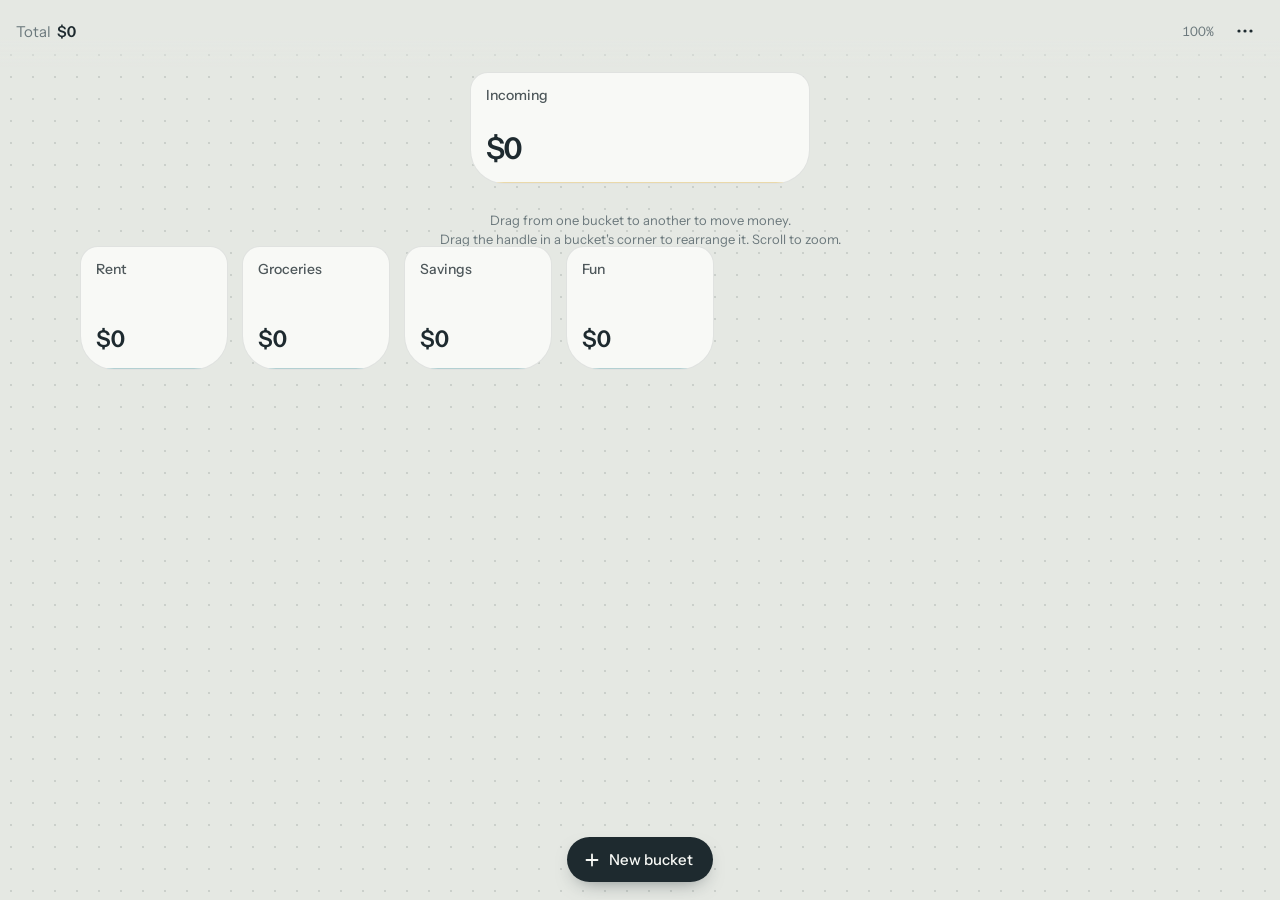
==== buckets/index.html @ 7f00d6e1 "adds a bucket budgeting notepad" ====
<!doctype html>
<html lang="en">
<head>
<meta charset="utf-8">
<meta name="viewport" content="width=device-width, initial-scale=1, viewport-fit=cover, maximum-scale=1">
<meta name="robots" content="noindex, nofollow">
<title>Buckets</title>
<link rel="preconnect" href="https://fonts.googleapis.com">
<link href="https://fonts.googleapis.com/css2?family=Instrument+Sans:wght@400;500;600&display=swap" rel="stylesheet">
<style>
  :root{
    --canvas:#E5E8E3;
    --dot:rgba(30,42,47,.13);
    --ink:#1E2A2F;
    --muted:#6B787C;
    --surface:#F8F9F6;
    --line:rgba(30,42,47,.11);
    --fill:#B3D0D2;
    --fill-edge:#6E9CA2;
    --honey:#EAD9AA;
    --honey-edge:#C3A55C;
    --accent:#2B6C76;
    --danger:#A2463B;
    --font:"Instrument Sans", ui-sans-serif, system-ui, -apple-system, "Segoe UI", sans-serif;
  }
  *{box-sizing:border-box}
  html,body{margin:0;height:100%;background:var(--canvas);color:var(--ink);font-family:var(--font);-webkit-font-smoothing:antialiased;overscroll-behavior:none}
  button{font:inherit;color:inherit}

  #canvas{position:fixed;inset:0;overflow:hidden;touch-action:none;cursor:default;
    background-image:radial-gradient(var(--dot) 1px, transparent 1.3px);background-size:22px 22px}
  #canvas.panning{cursor:grabbing}
  #inner{position:absolute;left:0;top:0;transform-origin:0 0;will-change:transform}
  #inner.ease{transition:transform .35s cubic-bezier(.3,.7,.2,1)}
  #canvas.ease{transition:background-position .35s cubic-bezier(.3,.7,.2,1), background-size .35s cubic-bezier(.3,.7,.2,1)}
  .tools{display:flex;align-items:center;gap:2px;pointer-events:auto}
  .zoom{border:0;background:transparent;font-size:13px;color:var(--muted);font-variant-numeric:tabular-nums;padding:9px 10px;border-radius:10px;cursor:pointer;min-width:52px}
  .zoom:active{background:var(--line)}
  .zoom:focus-visible{outline:2px solid var(--accent);outline-offset:2px}

  header{position:fixed;top:0;left:0;right:0;z-index:20;display:flex;align-items:center;justify-content:space-between;
    padding:calc(12px + env(safe-area-inset-top)) 16px 18px;pointer-events:none;
    background:linear-gradient(var(--canvas) 55%, rgba(229,232,227,0))}
  .total{font-size:15px;color:var(--muted)}
  .total b{color:var(--ink);font-weight:600;font-variant-numeric:tabular-nums;margin-left:6px}
  .icon-btn{pointer-events:auto;width:38px;height:38px;border-radius:12px;border:0;background:transparent;display:grid;place-items:center;cursor:pointer}
  .icon-btn:active{background:var(--line)}

  .bucket{position:absolute;left:0;top:0;padding:0;border:1px solid var(--line);background:var(--surface);
    border-radius:18px 18px 34px 34px;overflow:hidden;touch-action:none;user-select:none;-webkit-user-select:none;
    -webkit-touch-callout:none;cursor:grab;text-align:left;
    transition:transform .18s ease, box-shadow .18s ease, left .35s cubic-bezier(.3,.7,.2,1), top .35s cubic-bezier(.3,.7,.2,1)}
  .bucket .fill{position:absolute;left:0;right:0;bottom:0;height:0;background:var(--fill);border-top:1.5px solid var(--fill-edge);
    transition:height .8s cubic-bezier(.3,.7,.2,1)}
  .bucket.incoming .fill{background:var(--honey);border-top-color:var(--honey-edge)}
  .bucket .fill[style*="height: 0%"]{border-top-color:transparent}
  .bucket .label{position:relative;z-index:1;height:100%;display:flex;flex-direction:column;justify-content:space-between;padding:13px 15px 16px}
  .bucket .name{font-size:14px;font-weight:500;color:var(--ink);opacity:.78;white-space:nowrap;overflow:hidden;text-overflow:ellipsis}
  .bucket .bottom{display:flex;align-items:baseline;justify-content:space-between;gap:6px}
  .bucket .amt{font-size:23px;font-weight:600;letter-spacing:-.02em;font-variant-numeric:tabular-nums;white-space:nowrap}
  .bucket.incoming .amt{font-size:30px}
  .bucket .share{font-size:12px;color:var(--muted);font-variant-numeric:tabular-nums}
  .bucket:focus-visible{outline:2px solid var(--accent);outline-offset:3px}
  .bucket.source{box-shadow:0 0 0 1.5px var(--accent)}
  .bucket.target{transform:scale(1.04);box-shadow:0 0 0 2px var(--accent), 0 10px 24px -12px rgba(30,42,47,.4)}
  .bucket.lifted{transform:scale(1.05);box-shadow:0 16px 30px -12px rgba(30,42,47,.4);z-index:6;cursor:grabbing;transition:transform .18s ease, box-shadow .18s ease}

  /* Grip handle: only on devices with a mouse/trackpad */
  .bucket .grip{display:none}
  @media (hover:hover) and (pointer:fine){
    .bucket{cursor:pointer}
    .bucket .name{padding-right:24px}
    .bucket .grip{display:grid;place-items:center;position:absolute;top:7px;right:7px;z-index:2;width:28px;height:28px;
      border-radius:9px;cursor:grab;opacity:0;transition:opacity .15s, background .15s}
    .bucket:hover .grip,.bucket:focus-visible .grip,.bucket.lifted .grip{opacity:1}
    .bucket .grip:hover{background:var(--line)}
    .bucket.lifted,.bucket.lifted .grip{cursor:grabbing}
    .touch-hint{display:none}
  }
  @media not all and (hover:hover) and (pointer:fine){ .mouse-hint{display:none} }

  #noodle{position:absolute;inset:0;width:100%;height:100%;pointer-events:none;z-index:5;overflow:visible}
  #noodle path{fill:none;stroke:var(--accent);stroke-width:2;stroke-linecap:round}

  #hint{position:absolute;left:24px;right:24px;text-align:center;font-size:13px;line-height:1.45;color:var(--muted);transition:opacity .3s}

  #add{position:fixed;left:50%;bottom:calc(18px + env(safe-area-inset-bottom));transform:translateX(-50%);z-index:20;
    display:flex;align-items:center;gap:8px;padding:13px 20px 13px 16px;border:0;border-radius:999px;background:var(--ink);color:var(--surface);
    font-size:15px;font-weight:500;cursor:pointer;box-shadow:0 8px 20px -10px rgba(30,42,47,.6)}
  #add:active{transform:translateX(-50%) scale(.97)}
  #add:focus-visible,.btn:focus-visible,.chip:focus-visible,.icon-btn:focus-visible{outline:2px solid var(--accent);outline-offset:2px}

  #backdrop{position:fixed;inset:0;z-index:30;background:rgba(30,42,47,.28);opacity:0;pointer-events:none;transition:opacity .25s}
  #backdrop.open{opacity:1;pointer-events:auto}
  #sheet{position:fixed;left:50%;bottom:0;z-index:31;width:min(100%,480px);transform:translate(-50%,105%);
    background:var(--surface);border-radius:22px 22px 0 0;padding:10px 20px calc(20px + env(safe-area-inset-bottom));
    transition:transform .32s cubic-bezier(.3,.7,.2,1);max-height:88vh;overflow-y:auto}
  #sheet.open{transform:translate(-50%,0)}
  .grab{width:36px;height:4px;border-radius:4px;background:var(--line);margin:0 auto 14px}
  #sheet h2{margin:0;font-size:19px;font-weight:600;letter-spacing:-.01em}
  .sub{margin:4px 0 0;font-size:14px;color:var(--muted)}
  .section{margin:22px 0 8px;font-size:13px;color:var(--muted)}
  .name-input{width:100%;border:0;border-bottom:1.5px solid var(--line);background:transparent;font:600 19px var(--font);
    color:var(--ink);padding:4px 0 8px;outline:none;border-radius:0}
  .name-input:focus{border-bottom-color:var(--accent)}
  .amount-field{display:flex;align-items:baseline;gap:4px;margin-top:20px;border-bottom:1.5px solid var(--line);padding-bottom:6px}
  .amount-field:focus-within{border-bottom-color:var(--accent)}
  .amount-field span{font-size:30px;font-weight:500;color:var(--muted)}
  .amount-field input{flex:1;min-width:0;border:0;background:transparent;outline:none;font:600 40px var(--font);letter-spacing:-.02em;
    color:var(--ink);font-variant-numeric:tabular-nums;padding:0}
  .chips{display:flex;flex-wrap:wrap;gap:8px;margin-top:14px}
  .chip{padding:8px 13px;border-radius:999px;border:1px solid var(--line);background:transparent;font-size:14px;cursor:pointer}
  .chip:active{background:var(--line)}
  .chip:disabled{opacity:.4}
  .err{min-height:18px;margin:10px 0 8px;font-size:13px;color:var(--danger)}
  .row{display:flex;gap:10px}
  .btn{flex:1;height:50px;border-radius:14px;border:0;font-size:16px;font-weight:600;cursor:pointer}
  .btn.primary{background:var(--accent);color:#fff}
  .btn.ghost{background:transparent;border:1px solid var(--line)}
  .btn.danger{background:transparent;border:1px solid var(--line);color:var(--danger)}
  .btn:disabled{opacity:.4;cursor:default}
  .note{margin:10px 0 0;font-size:13px;color:var(--muted)}
  .route{display:flex;align-items:center;gap:8px;margin-top:10px}
  .tag{padding:7px 12px;border-radius:10px;background:var(--canvas);font-size:14px;font-weight:500;max-width:40%;white-space:nowrap;overflow:hidden;text-overflow:ellipsis}
  .route .icon-btn{width:34px;height:34px;border:1px solid var(--line)}

  #toast{position:fixed;left:50%;bottom:calc(80px + env(safe-area-inset-bottom));z-index:25;transform:translate(-50%,12px);opacity:0;
    display:flex;align-items:center;gap:16px;padding:10px 10px 10px 16px;border-radius:14px;background:var(--ink);color:var(--surface);
    font-size:14px;pointer-events:none;transition:opacity .2s, transform .2s;white-space:nowrap;max-width:calc(100% - 32px)}
  #toast.show{opacity:1;transform:translate(-50%,0);pointer-events:auto}
  #toast span{overflow:hidden;text-overflow:ellipsis}
  #toast button{border:0;background:rgba(255,255,255,.1);color:#A8D6DB;font-weight:600;padding:6px 12px;border-radius:9px;cursor:pointer}

  @media (prefers-reduced-motion: reduce){ *{transition:none !important} }
</style>
</head>
<body>

<div id="canvas"><div id="inner">
  <p id="hint">Drag from one bucket to another to move money.<br><span class="touch-hint">Hold a bucket to rearrange it. Pinch to zoom.</span><span class="mouse-hint">Drag the handle in a bucket's corner to rearrange it. Scroll to zoom.</span></p>
  <svg id="noodle" aria-hidden="true"><path id="npath"/><circle id="nstart" r="4" fill="var(--surface)" stroke="var(--accent)" stroke-width="2"/><circle id="nend" r="5" fill="var(--accent)"/></svg>
</div></div>

<header>
  <div class="total">Total<b id="total">$0</b></div>
  <div class="tools">
    <button class="zoom" id="zoom" aria-label="Reset zoom">100%</button>
    <button class="icon-btn" id="menu" aria-label="Options">
      <svg width="20" height="20" viewBox="0 0 20 20" fill="var(--ink)"><circle cx="4" cy="10" r="1.6"/><circle cx="10" cy="10" r="1.6"/><circle cx="16" cy="10" r="1.6"/></svg>
    </button>
  </div>
</header>

<button id="add"><svg width="18" height="18" viewBox="0 0 18 18" stroke="currentColor" stroke-width="1.8" stroke-linecap="round"><path d="M9 3.5v11M3.5 9h11"/></svg>New bucket</button>

<div id="backdrop"></div>
<div id="sheet" role="dialog" aria-modal="true"></div>
<div id="toast" role="status"><span id="toastMsg"></span><button id="toastUndo">Undo</button></div>

<script>
const $ = s => document.querySelector(s);
const canvas = $('#canvas'), inner = $('#inner');
const fmtFull = new Intl.NumberFormat('en-US',{style:'currency',currency:'USD'});
const fmtWhole = new Intl.NumberFormat('en-US',{style:'currency',currency:'USD',maximumFractionDigits:0});
const money = c => (c % 100 === 0 ? fmtWhole : fmtFull).format(c / 100);
const parseCents = s => { const n = parseFloat(String(s).replace(/[^0-9.]/g,'')); return isFinite(n) ? Math.round(n*100) : 0; };
const esc = s => String(s).replace(/[&<>"']/g, c => ({'&':'&amp;','<':'&lt;','>':'&gt;','"':'&quot;',"'":'&#39;'}[c]));

const KEY = 'bucket-budget-v1';
const BW = 148, BH = 124, GAP = 14, TOP = 72, IH = 112;
const vw = () => document.documentElement.clientWidth;
const incomingW = () => Math.min(vw() - 32, 340);
const size = b => b.incoming ? {w: incomingW(), h: IH} : {w: BW, h: BH};
const byId = id => state.buckets.find(b => b.id === id);
const incoming = () => state.buckets.find(b => b.incoming);

let state;

/* ---------- state ---------- */
function defaults(){
  const st = { buckets:[{id:'in', name:'Incoming', cents:0, incoming:true, x:(vw()-incomingW())/2, y:TOP}], hintDone:false, nextId:1 };
  ['Rent','Groceries','Savings','Fun'].forEach(n => addBucket(n, st));
  return st;
}
function freeSlot(st){
  const W = vw();
  const cols = Math.max(2, Math.floor((W - 32 + GAP) / (BW + GAP)));
  const left = (W - (cols*BW + (cols-1)*GAP)) / 2;
  const startY = TOP + IH + 62;
  for (let i = 0; i < 400; i++){
    const x = left + (i % cols) * (BW + GAP), y = startY + Math.floor(i / cols) * (BH + GAP);
    const hit = st.buckets.some(b => { const s = size(b); return x < b.x+s.w && x+BW > b.x && y < b.y+s.h && y+BH > b.y; });
    if (!hit) return {x, y};
  }
  return {x:left, y:startY};
}
function addBucket(name, st = state){
  const p = freeSlot(st);
  const b = {id:'b' + (st.nextId++), name, cents:0, x:p.x, y:p.y};
  st.buckets.push(b);
  return b;
}
// Claude's artifact viewer provides window.storage; a normal website uses localStorage.
const hasArtifactStore = !!(window.storage && window.storage.get);

let saveT;
function save(){
  clearTimeout(saveT);
  saveT = setTimeout(async () => {
    const data = JSON.stringify(state);
    try {
      if (hasArtifactStore) await window.storage.set(KEY, data, false);
      else localStorage.setItem(KEY, data);
    } catch(e){}
  }, 250);
}
async function load(){
  try {
    const raw = hasArtifactStore
      ? (await window.storage.get(KEY, false))?.value
      : localStorage.getItem(KEY);
    if (raw) return JSON.parse(raw);
  } catch(e){}
  return null;
}
// Save right away when the tab is hidden or closed, so the 250ms debounce can't drop the last change.
function flushSave(){
  if (hasArtifactStore) return;
  clearTimeout(saveT);
  try { localStorage.setItem(KEY, JSON.stringify(state)); } catch(e){}
}
document.addEventListener('visibilitychange', () => { if (document.hidden && state) flushSave(); });
window.addEventListener('pagehide', () => state && flushSave());

/* ---------- render ---------- */
const nodes = {};
function makeNode(b){
  const el = document.createElement('button');
  el.className = 'bucket' + (b.incoming ? ' incoming' : '');
  el.dataset.id = b.id;
  el.innerHTML = '<div class="fill"></div>'
    + '<span class="grip" title="Drag to rearrange" aria-hidden="true"><svg width="12" height="12" viewBox="0 0 12 12" fill="var(--muted)">'
    + '<circle cx="3" cy="2.5" r="1.1"/><circle cx="9" cy="2.5" r="1.1"/><circle cx="3" cy="6" r="1.1"/><circle cx="9" cy="6" r="1.1"/>'
    + '<circle cx="3" cy="9.5" r="1.1"/><circle cx="9" cy="9.5" r="1.1"/></svg></span>'
    + '<div class="label"><div class="name"></div><div class="bottom"><div class="amt"></div><div class="share"></div></div></div>';
  el.addEventListener('pointerdown', e => onDown(e, b.id));
  el.addEventListener('pointermove', onMove);
  el.addEventListener('pointerup', onUp);
  el.addEventListener('pointercancel', onCancel);
  el.addEventListener('contextmenu', e => e.preventDefault());
  el.addEventListener('click', () => { if (Date.now() < suppressClick) return; openBucket(b.id); });
  inner.insertBefore(el, $('#noodle'));
  nodes[b.id] = el;
  return el;
}
function render(){
  const total = state.buckets.reduce((a, b) => a + b.cents, 0);
  $('#total').textContent = money(total);
  const W = vw(); let maxY = 0;
  state.buckets.forEach(b => {
    const el = nodes[b.id] || makeNode(b);
    const s = size(b);
    el.style.width = s.w + 'px'; el.style.height = s.h + 'px';
    el.style.left = b.x + 'px'; el.style.top = b.y + 'px';
    const pct = total ? b.cents / total : 0;
    el.querySelector('.fill').style.height = (pct * 100) + '%';
    el.querySelector('.name').textContent = b.name;
    el.querySelector('.amt').textContent = money(b.cents);
    el.querySelector('.share').textContent = total ? Math.round(pct * 100) + '%' : '';
    el.setAttribute('aria-label', `${b.name}, ${money(b.cents)}`);
    maxY = Math.max(maxY, b.y + s.h);
  });
  Object.keys(nodes).forEach(id => { if (!byId(id)) { nodes[id].remove(); delete nodes[id]; } });
  inner.style.width = W + 'px';
  inner.style.height = Math.max(window.innerHeight, maxY + 140) + 'px';
  const hint = $('#hint');
  hint.style.top = (TOP + IH + 14) + 'px';
  hint.style.opacity = state.hintDone ? 0 : 1;
}

/* ---------- drag: noodle to move money, hold to rearrange ---------- */
let g = null, suppressClick = 0;
const npath = $('#npath'), nstart = $('#nstart'), nend = $('#nend'), noodle = $('#noodle');
noodle.style.display = 'none';

function innerPt(e){ return {x: (e.clientX - view.tx) / view.s, y: (e.clientY - view.ty) / view.s}; }
function center(b){ const s = size(b); return {x: b.x + s.w/2, y: b.y + s.h/2}; }

function onDown(e, id){
  if (e.button > 0 || g || pinch) return;
  const el = nodes[id];
  el.setPointerCapture(e.pointerId);
  g = {id, el, pid:e.pointerId, sx:e.clientX, sy:e.clientY, mode:'pending', target:null};
  const lift = () => {
    if (!g || g.mode !== 'pending') return;
    const b = byId(id);
    g.mode = 'lift'; g.ox = b.x; g.oy = b.y;
    el.classList.add('lifted');
    navigator.vibrate && navigator.vibrate(8);
  };
  // Mouse users grabbing the corner handle rearrange right away;
  // everywhere else, press and hold still works (touch included).
  if (e.target.closest('.grip')) { e.preventDefault(); lift(); }
  else g.timer = setTimeout(lift, 380);
}
function onMove(e){
  if (!g || e.pointerId !== g.pid) return;
  const dx = e.clientX - g.sx, dy = e.clientY - g.sy;
  if (g.mode === 'pending' && Math.hypot(dx, dy) > 7){
    clearTimeout(g.timer);
    g.mode = 'link';
    g.el.classList.add('source');
    noodle.style.display = '';
  }
  if (g.mode === 'link'){
    const under = document.elementFromPoint(e.clientX, e.clientY);
    const tEl = under && under.closest('.bucket');
    const tId = tEl && tEl.dataset.id !== g.id ? tEl.dataset.id : null;
    if (tId !== g.target){
      if (g.target && nodes[g.target]) nodes[g.target].classList.remove('target');
      g.target = tId;
      if (tId){ nodes[tId].classList.add('target'); navigator.vibrate && navigator.vibrate(5); }
    }
    const a = center(byId(g.id));
    const p = tId ? center(byId(tId)) : innerPt(e);
    const k = Math.max(40, Math.abs(p.y - a.y) * 0.5) * (p.y >= a.y ? 1 : -1);
    npath.setAttribute('d', `M${a.x},${a.y} C${a.x},${a.y + k} ${p.x},${p.y - k} ${p.x},${p.y}`);
    nstart.setAttribute('cx', a.x); nstart.setAttribute('cy', a.y);
    nend.setAttribute('cx', p.x); nend.setAttribute('cy', p.y);
  }
  if (g.mode === 'lift'){
    const b = byId(g.id), s = size(b);
    b.x = g.ox + dx / view.s;
    b.y = g.oy + dy / view.s;
    g.el.style.left = b.x + 'px'; g.el.style.top = b.y + 'px';
  }
}
function finish(commit){
  if (!g) return;
  clearTimeout(g.timer);
  const {mode, id, target, el} = g;
  el.classList.remove('lifted', 'source');
  if (target && nodes[target]) nodes[target].classList.remove('target');
  noodle.style.display = 'none';
  g = null;
  if (mode !== 'pending') suppressClick = Date.now() + 400;
  if (mode === 'lift'){ render(); save(); }
  if (commit && mode === 'link' && target) openTransfer(id, target);
}
function onUp(e){ if (g && e.pointerId === g.pid) finish(true); }
function onCancel(e){ if (g && e.pointerId === g.pid) finish(false); }

/* ---------- sheets ---------- */
const sheet = $('#sheet'), backdrop = $('#backdrop');
function openSheet(html){
  sheet.innerHTML = '<div class="grab"></div>' + html;
  sheet.classList.add('open'); backdrop.classList.add('open');
}
function closeSheet(){
  sheet.classList.remove('open'); backdrop.classList.remove('open');
  if (document.activeElement) document.activeElement.blur();
}
backdrop.addEventListener('click', closeSheet);
document.addEventListener('keydown', e => { if (e.key === 'Escape') closeSheet(); });

function moveChips(fromId){
  return state.buckets.filter(b => b.id !== fromId)
    .map(b => `<button class="chip" data-to="${b.id}">${esc(b.name)}</button>`).join('');
}
function wireMoveChips(fromId){
  sheet.querySelectorAll('[data-to]').forEach(c => c.onclick = () => openTransfer(fromId, c.dataset.to));
}

function openTransfer(fromId, toId){
  let from = byId(fromId), to = byId(toId);
  openSheet(`
    <h2>Move money</h2>
    <div class="route">
      <span class="tag" id="tFrom"></span>
      <button class="icon-btn" id="swap" aria-label="Swap direction">
        <svg width="16" height="16" viewBox="0 0 16 16" fill="none" stroke="var(--ink)" stroke-width="1.6" stroke-linecap="round" stroke-linejoin="round"><path d="M2.5 5h10l-3-3M13.5 11h-10l3 3"/></svg>
      </button>
      <span class="tag" id="tTo"></span>
    </div>
    <p class="sub" id="avail"></p>
    <label class="amount-field"><span>$</span><input id="amt" inputmode="decimal" placeholder="0" autocomplete="off" aria-label="Amount"></label>
    <div class="chips">
      <button class="chip" data-f="0.25">25%</button><button class="chip" data-f="0.5">50%</button><button class="chip" data-f="1">All</button>
    </div>
    <p class="err" id="err"></p>
    <button class="btn primary" id="go" disabled>Move</button>`);
  const amt = $('#amt'), go = $('#go'), err = $('#err');
  function refresh(){
    $('#tFrom').textContent = from.name; $('#tTo').textContent = to.name;
    $('#avail').textContent = from.cents ? `${from.name} has ${money(from.cents)}` : `${from.name} is empty`;
    sheet.querySelectorAll('[data-f]').forEach(c => c.disabled = !from.cents);
    const c = parseCents(amt.value);
    const over = c > from.cents;
    err.textContent = over ? `${from.name} only has ${money(from.cents)}` : '';
    go.disabled = !c || over;
    go.textContent = c && !over ? `Move ${money(c)}` : 'Move';
  }
  amt.addEventListener('input', refresh);
  amt.addEventListener('keydown', e => { if (e.key === 'Enter' && !go.disabled) go.click(); });
  sheet.querySelectorAll('[data-f]').forEach(c => c.onclick = () => {
    const v = Math.floor(from.cents * parseFloat(c.dataset.f));
    amt.value = (v / 100).toFixed(v % 100 ? 2 : 0); refresh();
  });
  $('#swap').onclick = () => { [from, to] = [to, from]; refresh(); };
  go.onclick = () => {
    const c = parseCents(amt.value);
    if (!c || c > from.cents) return;
    doMove(from.id, to.id, c);
    closeSheet();
  };
  refresh();
  amt.focus();
}

function doMove(fromId, toId, c){
  const from = byId(fromId), to = byId(toId);
  from.cents -= c; to.cents += c;
  state.hintDone = true;
  render(); save();
  toast(`Moved ${money(c)} to ${to.name}`, () => {
    const f = byId(fromId), t = byId(toId);
    if (f && t && t.cents >= c){ t.cents -= c; f.cents += c; render(); save(); }
  });
}

function openBucket(id){
  const b = byId(id);
  if (b.incoming) return openIncoming();
  openSheet(`
    <input class="name-input" id="nm" aria-label="Bucket name" maxlength="28">
    <p class="sub">Balance ${money(b.cents)}</p>
    <p class="section">Move to</p>
    <div class="chips">${moveChips(id)}</div>
    <div class="row" style="margin-top:26px">
      <button class="btn danger" id="del">Delete</button>
      <button class="btn primary" id="done">Done</button>
    </div>
    <p class="note">${b.cents ? 'Deleting sends its balance back to Incoming.' : ''}</p>`);
  const nm = $('#nm');
  nm.value = b.name;
  nm.addEventListener('input', () => { b.name = nm.value.trim() || 'Untitled'; render(); save(); });
  nm.addEventListener('keydown', e => { if (e.key === 'Enter') closeSheet(); });
  wireMoveChips(id);
  $('#done').onclick = closeSheet;
  $('#del').onclick = () => {
    const idx = state.buckets.indexOf(b), snapshot = {...b};
    incoming().cents += b.cents;
    state.buckets.splice(idx, 1);
    render(); save(); closeSheet();
    toast(`Deleted ${snapshot.name}`, () => {
      const inc = incoming();
      if (inc.cents < snapshot.cents) return;
      inc.cents -= snapshot.cents;
      state.buckets.splice(idx, 0, snapshot);
      render(); save();
    });
  };
}

function openIncoming(){
  const b = incoming();
  openSheet(`
    <h2>Incoming</h2>
    <p class="sub">Balance ${money(b.cents)}</p>
    <label class="amount-field"><span>$</span><input id="amt" inputmode="decimal" placeholder="0" autocomplete="off" aria-label="Amount"></label>
    <p class="err" id="err"></p>
    <div class="row">
      <button class="btn ghost" id="take" disabled>Take out</button>
      <button class="btn primary" id="put" disabled>Add</button>
    </div>
    ${state.buckets.length > 1 ? `<p class="section">Move to</p><div class="chips">${moveChips(b.id)}</div>` : ''}`);
  const amt = $('#amt'), put = $('#put'), take = $('#take'), err = $('#err');
  function refresh(){
    const c = parseCents(amt.value);
    put.disabled = !c;
    take.disabled = !c || c > b.cents;
    err.textContent = c > b.cents && b.cents ? `Incoming only has ${money(b.cents)} to take out` : '';
  }
  amt.addEventListener('input', refresh);
  amt.addEventListener('keydown', e => { if (e.key === 'Enter' && !put.disabled) put.click(); });
  put.onclick = () => {
    const c = parseCents(amt.value); if (!c) return;
    b.cents += c; render(); save(); closeSheet();
    toast(`Added ${money(c)} to Incoming`, () => { if (b.cents >= c){ b.cents -= c; render(); save(); } });
  };
  take.onclick = () => {
    const c = parseCents(amt.value); if (!c || c > b.cents) return;
    b.cents -= c; render(); save(); closeSheet();
    toast(`Took ${money(c)} out of Incoming`, () => { b.cents += c; render(); save(); });
  };
  wireMoveChips(b.id);
  amt.focus();
}

function openNew(){
  openSheet(`
    <h2>New bucket</h2>
    <input class="name-input" id="nm" placeholder="Name it, like Car or Travel" maxlength="28" style="margin-top:16px;font-weight:500">
    <p class="err"></p>
    <button class="btn primary" id="create" disabled>Create bucket</button>`);
  const nm = $('#nm'), create = $('#create');
  nm.addEventListener('input', () => create.disabled = !nm.value.trim());
  nm.addEventListener('keydown', e => { if (e.key === 'Enter' && !create.disabled) create.click(); });
  create.onclick = () => {
    const b = addBucket(nm.value.trim());
    render(); save(); closeSheet();
    const sx = b.x * view.s + view.tx, sy = b.y * view.s + view.ty;
    if (sx < 0 || sy < 60 || sx + BW * view.s > innerWidth || sy + BH * view.s > innerHeight - 80){
      view.tx = innerWidth / 2 - (b.x + BW / 2) * view.s;
      view.ty = innerHeight / 2 - (b.y + BH / 2) * view.s;
      applyView(true);
    }
  };
  nm.focus();
}

function openMenu(){
  let armed = false;
  openSheet(`
    <h2>Budget</h2>
    <p class="sub">Everything saves as you go.</p>
    <div style="margin-top:20px;display:grid;gap:10px">
      <button class="btn ghost" id="empty">Send all balances to Incoming</button>
      <button class="btn danger" id="reset">Start over</button>
    </div>`);
  $('#empty').onclick = () => {
    const inc = incoming();
    state.buckets.forEach(b => { if (!b.incoming){ inc.cents += b.cents; b.cents = 0; } });
    render(); save(); closeSheet();
  };
  $('#reset').onclick = e => {
    if (!armed){ armed = true; e.target.textContent = 'Tap again to erase everything'; return; }
    Object.keys(nodes).forEach(id => { nodes[id].remove(); delete nodes[id]; });
    state = defaults(); Object.assign(view, {s:1, tx:0, ty:0}); applyView(true); render(); save(); closeSheet();
  };
}

$('#add').onclick = openNew;
$('#menu').onclick = openMenu;

/* ---------- toast ---------- */
let toastT, undoFn = null;
function toast(msg, undo){
  $('#toastMsg').textContent = msg;
  undoFn = undo || null;
  $('#toastUndo').style.display = undo ? '' : 'none';
  $('#toast').classList.add('show');
  clearTimeout(toastT);
  toastT = setTimeout(() => { $('#toast').classList.remove('show'); undoFn = null; }, 5000);
}
$('#toastUndo').onclick = () => {
  if (undoFn) undoFn();
  undoFn = null;
  $('#toast').classList.remove('show');
};

/* ---------- camera: pan, pinch, wheel ---------- */
const view = {s:1, tx:0, ty:0};
const MIN_S = 0.35, MAX_S = 2.5;
const clampS = s => Math.min(MAX_S, Math.max(MIN_S, s));
let easeT;
function applyView(animate){
  inner.classList.toggle('ease', !!animate);
  canvas.classList.toggle('ease', !!animate);
  clearTimeout(easeT);
  if (animate) easeT = setTimeout(() => { inner.classList.remove('ease'); canvas.classList.remove('ease'); }, 380);
  inner.style.transform = `translate(${view.tx}px, ${view.ty}px) scale(${view.s})`;
  const grid = 22 * view.s * (view.s < 0.6 ? 2 : 1);   // thin the dot grid when zoomed far out
  canvas.style.backgroundSize = `${grid}px ${grid}px`;
  canvas.style.backgroundPosition = `${view.tx}px ${view.ty}px`;
  $('#zoom').textContent = Math.round(view.s * 100) + '%';
  if (state){ state.view = {...view}; save(); }
}
// Zoom so the world point under (cx, cy) stays under it
function zoomAt(cx, cy, s){
  s = clampS(s);
  const wx = (cx - view.tx) / view.s, wy = (cy - view.ty) / view.s;
  view.s = s; view.tx = cx - wx * s; view.ty = cy - wy * s;
  applyView();
}

const pts = new Map();
let pan = null, pinch = null;
const mid = () => { const [a, b] = [...pts.values()]; return {x:(a.x+b.x)/2, y:(a.y+b.y)/2, d:Math.hypot(a.x-b.x, a.y-b.y) || 1}; };

// Capture phase: runs before a bucket's own pointerdown, so a second finger can take over
canvas.addEventListener('pointerdown', e => {
  if (e.button > 0) return;
  pts.set(e.pointerId, {x:e.clientX, y:e.clientY});
  if (pts.size === 2){
    if (g) finish(false);
    if (pan){ pan = null; canvas.classList.remove('panning'); }
    const m = mid();
    pinch = {...m, s:view.s, tx:view.tx, ty:view.ty};
  } else if (pts.size === 1 && !e.target.closest('.bucket')){
    canvas.setPointerCapture(e.pointerId);
    pan = {id:e.pointerId, sx:e.clientX, sy:e.clientY, tx:view.tx, ty:view.ty};
    canvas.classList.add('panning');
  }
}, true);

canvas.addEventListener('pointermove', e => {
  if (!pts.has(e.pointerId)) return;
  pts.set(e.pointerId, {x:e.clientX, y:e.clientY});
  if (pinch && pts.size >= 2){
    const m = mid();
    const s = clampS(pinch.s * m.d / pinch.d);
    const wx = (pinch.x - pinch.tx) / pinch.s, wy = (pinch.y - pinch.ty) / pinch.s;
    view.s = s; view.tx = m.x - wx * s; view.ty = m.y - wy * s;   // zoom and two-finger pan together
    applyView();
  } else if (pan && e.pointerId === pan.id){
    view.tx = pan.tx + e.clientX - pan.sx;
    view.ty = pan.ty + e.clientY - pan.sy;
    applyView();
  }
});

function ptrEnd(e){
  if (!pts.has(e.pointerId)) return;
  pts.delete(e.pointerId);
  if (pinch && pts.size < 2){ pinch = null; suppressClick = Date.now() + 400; }
  if (pan && e.pointerId === pan.id){ pan = null; canvas.classList.remove('panning'); }
}
window.addEventListener('pointerup', ptrEnd);
window.addEventListener('pointercancel', ptrEnd);

// Mouse wheel zooms; trackpad pinch arrives as ctrl+wheel in Chrome/Firefox/Edge
canvas.addEventListener('wheel', e => {
  e.preventDefault();
  const unit = e.deltaMode === 1 ? 16 : e.deltaMode === 2 ? 400 : 1;
  const dy = Math.max(-120, Math.min(120, e.deltaY * unit));
  zoomAt(e.clientX, e.clientY, view.s * Math.exp(-dy * (e.ctrlKey ? 0.01 : 0.0018)));
}, {passive:false});

// Desktop Safari reports trackpad pinch as gesture events; on touch devices pointer pinch handles it
let gs = null;
const noTouch = !('ontouchstart' in window);
document.addEventListener('gesturestart', e => { e.preventDefault(); if (noTouch) gs = view.s; });
document.addEventListener('gesturechange', e => { e.preventDefault(); if (gs != null) zoomAt(e.clientX, e.clientY, gs * e.scale); });
document.addEventListener('gestureend', e => { e.preventDefault(); gs = null; });

$('#zoom').onclick = () => { Object.assign(view, {s:1, tx:0, ty:0}); applyView(true); };

window.addEventListener('resize', () => state && render());

(async () => {
  state = (await load()) || defaults();
  if (state.view) Object.assign(view, state.view);
  applyView();
  render();
})();
</script>
</body>
</html>
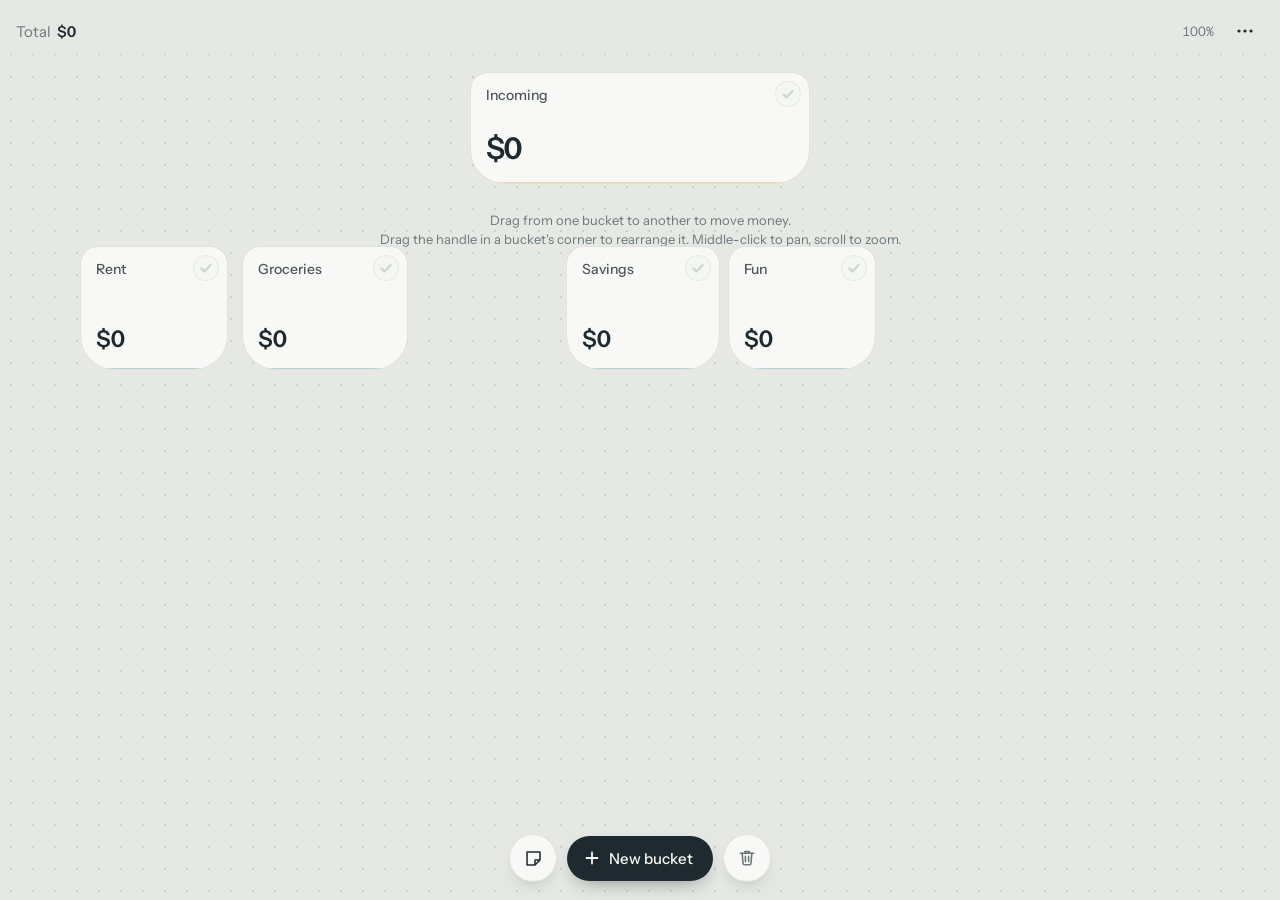
==== commit 7c2e1755: "updates to Buckets app" ====
--- a/buckets/index.html
+++ b/buckets/index.html
@@ -21,6 +21,10 @@
     --honey-edge:#C3A55C;
     --accent:#2B6C76;
     --danger:#A2463B;
+    --good:#8FB98A;
+    --good-edge:#5C8659;
+    --good-soft:rgba(143,185,138,.18);
+    --spring:cubic-bezier(.34,1.32,.5,1);
     --font:"Instrument Sans", ui-sans-serif, system-ui, -apple-system, "Segoe UI", sans-serif;
   }
   *{box-sizing:border-box}
@@ -34,67 +38,176 @@
   #inner.ease{transition:transform .35s cubic-bezier(.3,.7,.2,1)}
   #canvas.ease{transition:background-position .35s cubic-bezier(.3,.7,.2,1), background-size .35s cubic-bezier(.3,.7,.2,1)}
   .tools{display:flex;align-items:center;gap:2px;pointer-events:auto}
-  .zoom{border:0;background:transparent;font-size:13px;color:var(--muted);font-variant-numeric:tabular-nums;padding:9px 10px;border-radius:10px;cursor:pointer;min-width:52px}
-  .zoom:active{background:var(--line)}
+  .zoom{border:0;background:transparent;font-size:13px;color:var(--muted);font-variant-numeric:tabular-nums;padding:9px 10px;border-radius:10px;cursor:pointer;min-width:52px;transition:background .15s, transform .15s var(--spring)}
+  .zoom:active{background:var(--line);transform:scale(.94)}
   .zoom:focus-visible{outline:2px solid var(--accent);outline-offset:2px}
 
   header{position:fixed;top:0;left:0;right:0;z-index:20;display:flex;align-items:center;justify-content:space-between;
     padding:calc(12px + env(safe-area-inset-top)) 16px 18px;pointer-events:none;
     background:linear-gradient(var(--canvas) 55%, rgba(229,232,227,0))}
-  .total{font-size:15px;color:var(--muted)}
-  .total b{color:var(--ink);font-weight:600;font-variant-numeric:tabular-nums;margin-left:6px}
-  .icon-btn{pointer-events:auto;width:38px;height:38px;border-radius:12px;border:0;background:transparent;display:grid;place-items:center;cursor:pointer}
-  .icon-btn:active{background:var(--line)}
-
-  .bucket{position:absolute;left:0;top:0;padding:0;border:1px solid var(--line);background:var(--surface);
+  .total{font-size:15px;color:var(--muted);white-space:nowrap}
+  .total b{color:var(--ink);font-weight:600;font-variant-numeric:tabular-nums;margin-left:6px;display:inline-block}
+  .icon-btn{pointer-events:auto;width:38px;height:38px;border-radius:12px;border:0;background:transparent;display:grid;place-items:center;cursor:pointer;
+    transition:background .15s, transform .18s var(--spring)}
+  .icon-btn:active{background:var(--line);transform:scale(.9)}
+
+  .bucket{position:absolute;left:0;top:0;padding:0;border:1px solid var(--line);background:var(--surface);z-index:3;
     border-radius:18px 18px 34px 34px;overflow:hidden;touch-action:none;user-select:none;-webkit-user-select:none;
     -webkit-touch-callout:none;cursor:grab;text-align:left;
-    transition:transform .18s ease, box-shadow .18s ease, left .35s cubic-bezier(.3,.7,.2,1), top .35s cubic-bezier(.3,.7,.2,1)}
+    transition:transform .22s var(--spring), box-shadow .18s ease, width .34s var(--spring),
+      left .35s cubic-bezier(.3,.7,.2,1), top .35s cubic-bezier(.3,.7,.2,1)}
   .bucket .fill{position:absolute;left:0;right:0;bottom:0;height:0;background:var(--fill);border-top:1.5px solid var(--fill-edge);
-    transition:height .8s cubic-bezier(.3,.7,.2,1)}
+    transition:height .8s cubic-bezier(.3,.9,.25,1)}
   .bucket.incoming .fill{background:var(--honey);border-top-color:var(--honey-edge)}
   .bucket .fill[style*="height: 0%"]{border-top-color:transparent}
   .bucket .label{position:relative;z-index:1;height:100%;display:flex;flex-direction:column;justify-content:space-between;padding:13px 15px 16px}
-  .bucket .name{font-size:14px;font-weight:500;color:var(--ink);opacity:.78;white-space:nowrap;overflow:hidden;text-overflow:ellipsis}
+  .bucket .name{font-size:14px;font-weight:500;color:var(--ink);opacity:.78;white-space:nowrap;overflow:hidden;text-overflow:ellipsis;padding-right:32px}
   .bucket .bottom{display:flex;align-items:baseline;justify-content:space-between;gap:6px}
-  .bucket .amt{font-size:23px;font-weight:600;letter-spacing:-.02em;font-variant-numeric:tabular-nums;white-space:nowrap}
+  .bucket .amt{font-size:23px;font-weight:600;letter-spacing:-.02em;font-variant-numeric:tabular-nums;white-space:nowrap;transform-origin:left bottom}
   .bucket.incoming .amt{font-size:30px}
   .bucket .share{font-size:12px;color:var(--muted);font-variant-numeric:tabular-nums}
   .bucket:focus-visible{outline:2px solid var(--accent);outline-offset:3px}
   .bucket.source{box-shadow:0 0 0 1.5px var(--accent)}
   .bucket.target{transform:scale(1.04);box-shadow:0 0 0 2px var(--accent), 0 10px 24px -12px rgba(30,42,47,.4)}
-  .bucket.lifted{transform:scale(1.05);box-shadow:0 16px 30px -12px rgba(30,42,47,.4);z-index:6;cursor:grabbing;transition:transform .18s ease, box-shadow .18s ease}
+  .bucket.lifted{transform:scale(1.05) rotate(-.6deg);box-shadow:0 16px 30px -12px rgba(30,42,47,.4);z-index:6;cursor:grabbing;transition:transform .18s var(--spring), box-shadow .18s ease}
+
+  /* Transferred check — always visible, top-right */
+  .bucket .check{position:absolute;top:8px;right:8px;z-index:3;width:26px;height:26px;border-radius:50%;
+    display:grid;place-items:center;cursor:pointer;background:var(--good-soft);border:1px solid rgba(92,134,89,.35);
+    color:var(--good-edge);transition:transform .2s var(--spring), background .18s, opacity .2s, border-color .18s}
+  .bucket .check svg{width:14px;height:14px;display:block}
+  .bucket .check:hover{background:var(--good);border-color:var(--good-edge);color:#fff;transform:scale(1.12) rotate(-6deg)}
+  .bucket .check:active{transform:scale(.88)}
+  .bucket.empty .check{opacity:.28;cursor:default;pointer-events:none}
 
   /* Grip handle: only on devices with a mouse/trackpad */
   .bucket .grip{display:none}
   @media (hover:hover) and (pointer:fine){
     .bucket{cursor:pointer}
-    .bucket .name{padding-right:24px}
-    .bucket .grip{display:grid;place-items:center;position:absolute;top:7px;right:7px;z-index:2;width:28px;height:28px;
+    .bucket .name{padding-right:66px}
+    .bucket .grip{display:grid;place-items:center;position:absolute;top:7px;right:40px;z-index:2;width:28px;height:28px;
       border-radius:9px;cursor:grab;opacity:0;transition:opacity .15s, background .15s}
     .bucket:hover .grip,.bucket:focus-visible .grip,.bucket.lifted .grip{opacity:1}
     .bucket .grip:hover{background:var(--line)}
     .bucket.lifted,.bucket.lifted .grip{cursor:grabbing}
+    .bucket:not(.lifted):not(.target):not(.source):hover{transform:translateY(-3px);box-shadow:0 12px 22px -16px rgba(30,42,47,.5)}
     .touch-hint{display:none}
   }
   @media not all and (hover:hover) and (pointer:fine){ .mouse-hint{display:none} }
+
+  /* ---- cozy motion ---- */
+  @keyframes popIn{
+    0%{opacity:0;transform:scale(.55) translateY(14px) rotate(-4deg)}
+    50%{opacity:1;transform:scale(1.08) translateY(-4px) rotate(1.5deg)}
+    76%{transform:scale(.97) translateY(2px) rotate(-.8deg)}
+    100%{opacity:1;transform:scale(1) translateY(0) rotate(0)}
+  }
+  .bucket.born,.note.born{animation:popIn .62s var(--spring) both}
+  @keyframes poof{ to{opacity:0;transform:scale(.7) translateY(8px) rotate(3deg)} }
+  .bucket.poof,.note.poof{animation:poof .28s ease-in forwards;pointer-events:none}
+  /* Dropped on the can: tip in from wherever it was let go, rather than snapping home first. */
+  @keyframes intoCan{
+    0%{opacity:1;transform:translate(0,0) scale(1.05)}
+    26%{opacity:1;transform:translate(calc(var(--tx) * .24), calc(var(--ty) * .24 - 14px)) scale(.94) rotate(-4deg)}
+    100%{opacity:0;transform:translate(var(--tx), var(--ty)) scale(.1) rotate(12deg)}
+  }
+  .bucket.intoCan,.note.intoCan{animation:intoCan .43s cubic-bezier(.45,-0.1,.75,1) forwards;
+    pointer-events:none;transition:none}
+  @keyframes squish{
+    0%{transform:scale(1,1)} 28%{transform:scale(1.06,.92)} 58%{transform:scale(.97,1.04)} 100%{transform:scale(1,1)}
+  }
+  .bucket.celebrate{animation:squish .62s cubic-bezier(.3,.9,.3,1)}
+  @keyframes ring{ 0%{opacity:.75;transform:scale(1)} 100%{opacity:0;transform:scale(2.6)} }
+  .bucket.celebrate .check::after{content:"";position:absolute;inset:-1px;border-radius:50%;border:2px solid var(--good-edge);animation:ring .6s ease-out}
+  @keyframes bump{ 0%{transform:scale(1)} 38%{transform:scale(1.11) translateY(-2px)} 100%{transform:scale(1)} }
+  .bumped{animation:bump .46s var(--spring)}
+  @keyframes floatUp{
+    0%{opacity:0;transform:translate(-50%,4px) scale(.85)}
+    22%{opacity:1;transform:translate(-50%,-6px) scale(1.04)}
+    100%{opacity:0;transform:translate(-50%,-34px) scale(.96)}
+  }
+  .floaty{position:absolute;left:50%;top:38%;z-index:8;pointer-events:none;font-size:14px;font-weight:600;
+    font-variant-numeric:tabular-nums;color:var(--good-edge);white-space:nowrap;animation:floatUp 1.05s cubic-bezier(.25,.8,.3,1) forwards}
+  .floaty.out{color:var(--danger)}
 
   #noodle{position:absolute;inset:0;width:100%;height:100%;pointer-events:none;z-index:5;overflow:visible}
   #noodle path{fill:none;stroke:var(--accent);stroke-width:2;stroke-linecap:round}
 
   #hint{position:absolute;left:24px;right:24px;text-align:center;font-size:13px;line-height:1.45;color:var(--muted);transition:opacity .3s}
 
-  #add{position:fixed;left:50%;bottom:calc(18px + env(safe-area-inset-bottom));transform:translateX(-50%);z-index:20;
-    display:flex;align-items:center;gap:8px;padding:13px 20px 13px 16px;border:0;border-radius:999px;background:var(--ink);color:var(--surface);
-    font-size:15px;font-weight:500;cursor:pointer;box-shadow:0 8px 20px -10px rgba(30,42,47,.6)}
-  #add:active{transform:translateX(-50%) scale(.97)}
-  #add:focus-visible,.btn:focus-visible,.chip:focus-visible,.icon-btn:focus-visible{outline:2px solid var(--accent);outline-offset:2px}
+  /* ---- notes: same card language as the buckets ---- */
+  .note{position:absolute;left:0;top:0;width:176px;z-index:4;padding:0 0 10px;
+    border:1px solid var(--line);border-radius:18px;background:var(--nc,#F6E7A8);color:#3A3626;
+    touch-action:none;cursor:grab;
+    transition:transform .22s var(--spring), box-shadow .18s ease,
+      left .35s cubic-bezier(.3,.7,.2,1), top .35s cubic-bezier(.3,.7,.2,1)}
+  /* While lifted, drop the left/top easing so the note tracks the pointer exactly — same as a bucket. */
+  .note.lifted{transform:scale(1.05);box-shadow:0 16px 30px -12px rgba(30,42,47,.4);z-index:9;cursor:grabbing;
+    transition:transform .18s var(--spring), box-shadow .18s ease}
+  .nhead{height:30px;display:flex;align-items:center;justify-content:flex-end;gap:2px;padding:6px 7px 0}
+  .ngrip,.nx{width:26px;height:26px;border:0;background:transparent;border-radius:9px;padding:0;cursor:pointer;
+    display:grid;place-items:center;color:#3A3626;opacity:0;transition:opacity .15s, background .15s, transform .18s var(--spring)}
+  .ngrip{cursor:grab}
+  .ngrip:hover,.nx:hover{background:rgba(58,54,38,.12)}
+  .nx:hover{transform:scale(1.12)}
+  .note.lifted .ngrip{cursor:grabbing}
+  .npal{display:flex;gap:5px;padding:2px 14px 0;opacity:0;transition:opacity .16s}
+  .swatch{width:13px;height:13px;border-radius:50%;border:1px solid rgba(58,54,38,.28);cursor:pointer;padding:0;
+    transition:transform .18s var(--spring)}
+  .swatch:hover{transform:scale(1.3)}
+  /* Until you tap into it the text is inert, so the whole card drags like a bucket
+     — otherwise the textarea eats every grab, especially when zoomed out. */
+  .ntext{display:block;width:100%;min-height:82px;border:0;background:transparent;resize:none;outline:none;overflow:hidden;
+    font:400 14px/1.5 var(--font);color:#3A3626;padding:0 14px 4px;letter-spacing:-.005em;
+    pointer-events:none;cursor:grab;user-select:none;-webkit-user-select:none}
+  .note.editing .ntext{pointer-events:auto;cursor:text;user-select:text;-webkit-user-select:text}
+  .note.editing{cursor:default;box-shadow:0 0 0 1.5px var(--accent)}
+  .ntext::placeholder{color:rgba(58,54,38,.38)}
+  @media (hover:hover) and (pointer:fine){
+    .note:not(.lifted):hover{transform:translateY(-3px);box-shadow:0 12px 22px -16px rgba(30,42,47,.5)}
+    .note:hover .ngrip,.note:hover .nx,.note:hover .npal,
+    .note:focus-within .ngrip,.note:focus-within .nx,.note:focus-within .npal{opacity:.85}
+  }
+  @media not all and (hover:hover) and (pointer:fine){
+    .ngrip{display:none}
+    .nx,.npal{opacity:.55}
+  }
+
+  #dock{position:fixed;left:50%;bottom:calc(18px + env(safe-area-inset-bottom));transform:translateX(-50%);z-index:20;
+    display:flex;align-items:center;gap:10px}
+  #add{display:flex;align-items:center;gap:8px;padding:13px 20px 13px 16px;border:0;border-radius:999px;background:var(--ink);color:var(--surface);
+    font-size:15px;font-weight:500;cursor:pointer;box-shadow:0 8px 20px -10px rgba(30,42,47,.6);
+    transition:transform .22s var(--spring), box-shadow .2s}
+  #add:hover{transform:translateY(-2px);box-shadow:0 12px 24px -10px rgba(30,42,47,.6)}
+  #add:active{transform:translateY(0) scale(.95)}
+  #add svg{transition:transform .35s var(--spring)}
+  #add:hover svg{transform:rotate(90deg)}
+  #noteBtn{width:48px;height:48px;border-radius:999px;border:1px solid var(--line);background:var(--surface);cursor:pointer;
+    display:grid;place-items:center;box-shadow:0 8px 18px -12px rgba(30,42,47,.5);
+    transition:transform .22s var(--spring), box-shadow .2s, background .2s}
+  #noteBtn:hover{transform:translateY(-2px) rotate(-5deg);background:#FBF3D9}
+  #noteBtn:active{transform:translateY(0) scale(.92)}
+  #trash{width:48px;height:48px;border-radius:999px;border:1px solid var(--line);background:var(--surface);color:var(--muted);cursor:pointer;
+    display:grid;place-items:center;box-shadow:0 8px 18px -12px rgba(30,42,47,.5);
+    transition:transform .24s var(--spring), box-shadow .2s, background .2s, color .2s, border-color .2s}
+  #trash .lid{transform-origin:16px 5px;transition:transform .28s var(--spring)}
+  #trash:hover{transform:translateY(-2px);color:var(--danger);border-color:rgba(162,70,59,.35)}
+  #trash:hover .lid{transform:translateY(-2px) rotate(-14deg)}
+  #trash:active{transform:translateY(0) scale(.92)}
+  #trash.armed{background:var(--danger);border-color:var(--danger);color:#fff;transform:translateY(-4px) scale(1.18);
+    box-shadow:0 14px 26px -10px rgba(162,70,59,.75)}
+  #trash.armed .lid{transform:translateY(-3px) rotate(-26deg)}
+  @keyframes lidSlam{ 0%{transform:translateY(-3px) rotate(-26deg)} 45%{transform:translateY(1px) rotate(6deg)} 100%{transform:none} }
+  @keyframes canShake{ 0%,100%{transform:translateY(0) scale(1)} 25%{transform:translateY(1px) scale(1.1) rotate(-5deg)} 60%{transform:scale(.97) rotate(3deg)} }
+  #trash.chomp{animation:canShake .5s var(--spring)}
+  #trash.chomp .lid{animation:lidSlam .5s var(--spring)}
+  #add:focus-visible,#noteBtn:focus-visible,.btn:focus-visible,.chip:focus-visible,.icon-btn:focus-visible{outline:2px solid var(--accent);outline-offset:2px}
 
   #backdrop{position:fixed;inset:0;z-index:30;background:rgba(30,42,47,.28);opacity:0;pointer-events:none;transition:opacity .25s}
   #backdrop.open{opacity:1;pointer-events:auto}
   #sheet{position:fixed;left:50%;bottom:0;z-index:31;width:min(100%,480px);transform:translate(-50%,105%);
     background:var(--surface);border-radius:22px 22px 0 0;padding:10px 20px calc(20px + env(safe-area-inset-bottom));
-    transition:transform .32s cubic-bezier(.3,.7,.2,1);max-height:88vh;overflow-y:auto}
+    transition:transform .38s var(--spring);max-height:88vh;overflow-y:auto}
   #sheet.open{transform:translate(-50%,0)}
   .grab{width:36px;height:4px;border-radius:4px;background:var(--line);margin:0 auto 14px}
   #sheet h2{margin:0;font-size:19px;font-weight:600;letter-spacing:-.01em}
@@ -109,35 +222,43 @@
   .amount-field input{flex:1;min-width:0;border:0;background:transparent;outline:none;font:600 40px var(--font);letter-spacing:-.02em;
     color:var(--ink);font-variant-numeric:tabular-nums;padding:0}
   .chips{display:flex;flex-wrap:wrap;gap:8px;margin-top:14px}
-  .chip{padding:8px 13px;border-radius:999px;border:1px solid var(--line);background:transparent;font-size:14px;cursor:pointer}
-  .chip:active{background:var(--line)}
+  .chip{padding:8px 13px;border-radius:999px;border:1px solid var(--line);background:transparent;font-size:14px;cursor:pointer;
+    transition:transform .18s var(--spring), background .15s}
+  .chip:hover{transform:translateY(-1px)}
+  .chip:active{background:var(--line);transform:scale(.95)}
   .chip:disabled{opacity:.4}
   .err{min-height:18px;margin:10px 0 8px;font-size:13px;color:var(--danger)}
   .row{display:flex;gap:10px}
-  .btn{flex:1;height:50px;border-radius:14px;border:0;font-size:16px;font-weight:600;cursor:pointer}
+  .btn{flex:1;height:50px;border-radius:14px;border:0;font-size:16px;font-weight:600;cursor:pointer;
+    transition:transform .18s var(--spring), filter .15s}
+  .btn:active{transform:scale(.97)}
   .btn.primary{background:var(--accent);color:#fff}
   .btn.ghost{background:transparent;border:1px solid var(--line)}
+  .btn.good{background:transparent;border:1px solid rgba(92,134,89,.5);color:var(--good-edge)}
   .btn.danger{background:transparent;border:1px solid var(--line);color:var(--danger)}
-  .btn:disabled{opacity:.4;cursor:default}
-  .note{margin:10px 0 0;font-size:13px;color:var(--muted)}
+  .btn:disabled{opacity:.4;cursor:default;transform:none}
+  .note-line{margin:10px 0 0;font-size:13px;color:var(--muted)}
   .route{display:flex;align-items:center;gap:8px;margin-top:10px}
   .tag{padding:7px 12px;border-radius:10px;background:var(--canvas);font-size:14px;font-weight:500;max-width:40%;white-space:nowrap;overflow:hidden;text-overflow:ellipsis}
   .route .icon-btn{width:34px;height:34px;border:1px solid var(--line)}
 
-  #toast{position:fixed;left:50%;bottom:calc(80px + env(safe-area-inset-bottom));z-index:25;transform:translate(-50%,12px);opacity:0;
+  #toast{position:fixed;left:50%;bottom:calc(86px + env(safe-area-inset-bottom));z-index:25;transform:translate(-50%,14px) scale(.96);opacity:0;
     display:flex;align-items:center;gap:16px;padding:10px 10px 10px 16px;border-radius:14px;background:var(--ink);color:var(--surface);
-    font-size:14px;pointer-events:none;transition:opacity .2s, transform .2s;white-space:nowrap;max-width:calc(100% - 32px)}
-  #toast.show{opacity:1;transform:translate(-50%,0);pointer-events:auto}
+    font-size:14px;pointer-events:none;transition:opacity .22s, transform .32s var(--spring);white-space:nowrap;max-width:calc(100% - 32px)}
+  #toast.show{opacity:1;transform:translate(-50%,0) scale(1);pointer-events:auto}
   #toast span{overflow:hidden;text-overflow:ellipsis}
-  #toast button{border:0;background:rgba(255,255,255,.1);color:#A8D6DB;font-weight:600;padding:6px 12px;border-radius:9px;cursor:pointer}
-
-  @media (prefers-reduced-motion: reduce){ *{transition:none !important} }
+  #toast button{border:0;background:rgba(255,255,255,.1);color:#A8D6DB;font-weight:600;padding:6px 12px;border-radius:9px;cursor:pointer;
+    transition:transform .18s var(--spring), background .15s}
+  #toast button:hover{background:rgba(255,255,255,.18)}
+  #toast button:active{transform:scale(.94)}
+
+  @media (prefers-reduced-motion: reduce){ *{transition:none !important;animation:none !important} }
 </style>
 </head>
 <body>
 
 <div id="canvas"><div id="inner">
-  <p id="hint">Drag from one bucket to another to move money.<br><span class="touch-hint">Hold a bucket to rearrange it. Pinch to zoom.</span><span class="mouse-hint">Drag the handle in a bucket's corner to rearrange it. Scroll to zoom.</span></p>
+  <p id="hint">Drag from one bucket to another to move money.<br><span class="touch-hint">Hold a bucket to rearrange it. Pinch to zoom.</span><span class="mouse-hint">Drag the handle in a bucket's corner to rearrange it. Middle-click to pan, scroll to zoom.</span></p>
   <svg id="noodle" aria-hidden="true"><path id="npath"/><circle id="nstart" r="4" fill="var(--surface)" stroke="var(--accent)" stroke-width="2"/><circle id="nend" r="5" fill="var(--accent)"/></svg>
 </div></div>
 
@@ -151,7 +272,21 @@
   </div>
 </header>
 
-<button id="add"><svg width="18" height="18" viewBox="0 0 18 18" stroke="currentColor" stroke-width="1.8" stroke-linecap="round"><path d="M9 3.5v11M3.5 9h11"/></svg>New bucket</button>
+<div id="dock">
+  <button id="noteBtn" aria-label="Add a sticky note" title="Add a sticky note">
+    <svg width="19" height="19" viewBox="0 0 20 20" fill="none" stroke="var(--ink)" stroke-width="1.6" stroke-linejoin="round">
+      <path d="M3.2 3.2h13.6v8.4l-5.2 5.2H3.2z"/><path d="M16.8 11.6h-5.2v5.2"/>
+    </svg>
+  </button>
+  <button id="add"><svg width="18" height="18" viewBox="0 0 18 18" stroke="currentColor" stroke-width="1.8" stroke-linecap="round"><path d="M9 3.5v11M3.5 9h11"/></svg>New bucket</button>
+  <button id="trash" aria-label="Discard funds" title="Drag funds here to discard them, or a bucket here to delete it">
+    <svg width="20" height="20" viewBox="0 0 20 20" fill="none" stroke="currentColor" stroke-width="1.6" stroke-linecap="round" stroke-linejoin="round">
+      <g class="lid"><path d="M3.4 5.2h13.2"/><path d="M7.8 5.2V3.6h4.4v1.6"/></g>
+      <path d="M5.2 5.2l.85 10.3a1.4 1.4 0 0 0 1.4 1.3h5.1a1.4 1.4 0 0 0 1.4-1.3l.85-10.3"/>
+      <path d="M8.4 8.4v5.2M11.6 8.4v5.2" class="bars"/>
+    </svg>
+  </button>
+</div>
 
 <div id="backdrop"></div>
 <div id="sheet" role="dialog" aria-modal="true"></div>
@@ -167,19 +302,43 @@
 const esc = s => String(s).replace(/[&<>"']/g, c => ({'&':'&amp;','<':'&lt;','>':'&gt;','"':'&quot;',"'":'&#39;'}[c]));
 
 const KEY = 'bucket-budget-v1';
-const BW = 148, BH = 124, GAP = 14, TOP = 72, IH = 112;
+const BW = 148, BW_MAX = 232, BH = 124, GAP = 14, TOP = 72, IH = 112;
+const NW = 176, NH = 150;
+const NOTE_COLORS = ['#F6E7A8','#CDE6CE','#F3D3C2','#CFDFEE','#E6D4E8'];
 const vw = () => document.documentElement.clientWidth;
 const incomingW = () => Math.min(vw() - 32, 340);
-const size = b => b.incoming ? {w: incomingW(), h: IH} : {w: BW, h: BH};
+// Let a bucket grow a little to fit its name, but never past BW_MAX —
+// past that the name just ellipses rather than the bucket eating the board.
+const mctx = document.createElement('canvas').getContext('2d');
+const finePointer = window.matchMedia('(hover:hover) and (pointer:fine)').matches;
+function bucketW(b){
+  mctx.font = '500 14px "Instrument Sans", ui-sans-serif, system-ui, -apple-system, sans-serif';
+  const reserved = 30 + (finePointer ? 66 : 32);   // side padding + room for the check (and grip)
+  const w = mctx.measureText(b.name || '').width + reserved + 6;   // a little slack so it never clips by a pixel
+  return Math.ceil(Math.min(BW_MAX, Math.max(BW, w)));
+}
+const size = b => b.incoming ? {w: incomingW(), h: IH} : {w: bucketW(b), h: BH};
 const byId = id => state.buckets.find(b => b.id === id);
 const incoming = () => state.buckets.find(b => b.incoming);
+const noteById = id => state.notes.find(n => n.id === id);
+const grandTotal = () => state.buckets.reduce((a, b) => a + b.cents, 0);
 
 let state;
 
 /* ---------- state ---------- */
 function defaults(){
-  const st = { buckets:[{id:'in', name:'Incoming', cents:0, incoming:true, x:(vw()-incomingW())/2, y:TOP}], hintDone:false, nextId:1 };
+  const st = { buckets:[{id:'in', name:'Incoming', cents:0, incoming:true, x:(vw()-incomingW())/2, y:TOP}],
+               notes:[], hintDone:false, nextId:1, nextNoteId:1 };
   ['Rent','Groceries','Savings','Fun'].forEach(n => addBucket(n, st));
+  return st;
+}
+// Older saves predate notes; top them up in place, same storage key.
+// Saves that picked up a Spent bucket drop it — that money had already left the budget.
+function migrate(st){
+  if (!Array.isArray(st.buckets) || !st.buckets.length) return defaults();
+  if (!Array.isArray(st.notes)) st.notes = [];
+  if (!st.nextNoteId) st.nextNoteId = st.notes.reduce((m, n) => Math.max(m, parseInt(String(n.id).slice(1)) || 0), 0) + 1;
+  st.buckets = st.buckets.filter(b => !b.spent);
   return st;
 }
 function freeSlot(st){
@@ -232,8 +391,43 @@
 document.addEventListener('visibilitychange', () => { if (document.hidden && state) flushSave(); });
 window.addEventListener('pagehide', () => state && flushSave());
 
+/* ---------- placing new things where you're looking ---------- */
+function boxes(){
+  return state.buckets.map(b => { const s = size(b); return {x:b.x, y:b.y, w:s.w, h:s.h}; })
+    .concat(state.notes.map(n => ({x:n.x, y:n.y, w:NW, h:n.h || NH})));
+}
+function spotNearCenter(w, h){
+  // World coordinates of the middle of the viewport, biased below the header.
+  const cx = (innerWidth/2 - view.tx) / view.s;
+  const cy = ((innerHeight/2 + 8) - view.ty) / view.s;
+  const x0 = cx - w/2, y0 = cy - h/2;
+  const bs = boxes();
+  const clear = (x, y) => !bs.some(b => x < b.x+b.w+10 && x+w+10 > b.x && y < b.y+b.h+10 && y+h+10 > b.y);
+  if (clear(x0, y0)) return {x:x0, y:y0};
+  // Occupied: step outward in small rings and take the nearest opening, so it still
+  // lands on screen rather than being flung to the far side of the board.
+  const step = 22;
+  const cands = [];
+  for (let i = -14; i <= 14; i++)
+    for (let j = -10; j <= 10; j++)
+      if (i || j) cands.push([i*step, j*step]);
+  cands.sort((a, b) => (a[0]*a[0] + a[1]*a[1]*1.6) - (b[0]*b[0] + b[1]*b[1]*1.6));
+  // Keep it fully on screen (clear of the header and the dock) when we can.
+  const onScreen = (x, y) => {
+    const sx = x*view.s + view.tx, sy = y*view.s + view.ty;
+    return sx > 10 && sy > 72 && sx + w*view.s < innerWidth - 10 && sy + h*view.s < innerHeight - 88;
+  };
+  for (const pass of [true, false])
+    for (const [dx, dy] of cands){
+      const x = x0 + dx, y = y0 + dy;
+      if (clear(x, y) && (!pass || onScreen(x, y))) return {x, y};
+    }
+  return {x:x0, y:y0};
+}
+
 /* ---------- render ---------- */
-const nodes = {};
+const nodes = {}, noteNodes = {};
+const born = new Set();
 function makeNode(b){
   const el = document.createElement('button');
   el.className = 'bucket' + (b.incoming ? ' incoming' : '');
@@ -242,6 +436,8 @@
     + '<span class="grip" title="Drag to rearrange" aria-hidden="true"><svg width="12" height="12" viewBox="0 0 12 12" fill="var(--muted)">'
     + '<circle cx="3" cy="2.5" r="1.1"/><circle cx="9" cy="2.5" r="1.1"/><circle cx="3" cy="6" r="1.1"/><circle cx="9" cy="6" r="1.1"/>'
     + '<circle cx="3" cy="9.5" r="1.1"/><circle cx="9" cy="9.5" r="1.1"/></svg></span>'
+    + '<span class="check" role="button" title="Mark transferred — empties this bucket" aria-label="Mark transferred">'
+    + '<svg viewBox="0 0 14 14" fill="none" stroke="currentColor" stroke-width="2.2" stroke-linecap="round" stroke-linejoin="round"><path d="M2.5 7.4l3 3 6-6.4"/></svg></span>'
     + '<div class="label"><div class="name"></div><div class="bottom"><div class="amt"></div><div class="share"></div></div></div>';
   el.addEventListener('pointerdown', e => onDown(e, b.id));
   el.addEventListener('pointermove', onMove);
@@ -249,13 +445,21 @@
   el.addEventListener('pointercancel', onCancel);
   el.addEventListener('contextmenu', e => e.preventDefault());
   el.addEventListener('click', () => { if (Date.now() < suppressClick) return; openBucket(b.id); });
+  const chk = el.querySelector('.check');
+  chk.addEventListener('pointerdown', e => e.stopPropagation());
+  chk.addEventListener('click', e => { e.stopPropagation(); markTransferred(b.id); });
   inner.insertBefore(el, $('#noodle'));
   nodes[b.id] = el;
+  if (born.has(b.id)){
+    born.delete(b.id);
+    el.classList.add('born');
+    el.addEventListener('animationend', () => el.classList.remove('born'), {once:true});
+  }
   return el;
 }
 function render(){
-  const total = state.buckets.reduce((a, b) => a + b.cents, 0);
-  $('#total').textContent = money(total);
+  const total = grandTotal();
+  setText($('#total'), money(total));
   const W = vw(); let maxY = 0;
   state.buckets.forEach(b => {
     const el = nodes[b.id] || makeNode(b);
@@ -265,18 +469,285 @@
     const pct = total ? b.cents / total : 0;
     el.querySelector('.fill').style.height = (pct * 100) + '%';
     el.querySelector('.name').textContent = b.name;
-    el.querySelector('.amt').textContent = money(b.cents);
+    setText(el.querySelector('.amt'), money(b.cents));
     el.querySelector('.share').textContent = total ? Math.round(pct * 100) + '%' : '';
+    el.classList.toggle('empty', !b.cents);
     el.setAttribute('aria-label', `${b.name}, ${money(b.cents)}`);
     maxY = Math.max(maxY, b.y + s.h);
   });
   Object.keys(nodes).forEach(id => { if (!byId(id)) { nodes[id].remove(); delete nodes[id]; } });
+  renderNotes();
+  state.notes.forEach(n => maxY = Math.max(maxY, n.y + (n.h || NH)));
   inner.style.width = W + 'px';
   inner.style.height = Math.max(window.innerHeight, maxY + 140) + 'px';
   const hint = $('#hint');
   hint.style.top = (TOP + IH + 14) + 'px';
   hint.style.opacity = state.hintDone ? 0 : 1;
 }
+// Swap text and give the number a little bounce when it actually changed.
+function setText(el, txt){
+  if (el.textContent === txt) return;
+  el.textContent = txt;
+  el.classList.remove('bumped'); void el.offsetWidth; el.classList.add('bumped');
+}
+function floaty(el, text, out){
+  if (!el) return;
+  const f = document.createElement('span');
+  f.className = 'floaty' + (out ? ' out' : '');
+  f.textContent = text;
+  el.appendChild(f);
+  setTimeout(() => f.remove(), 1100);
+}
+
+/* ---------- transferred ---------- */
+function markTransferred(id){
+  const b = byId(id);
+  if (!b || !b.cents) return;
+  const amt = b.cents, name = b.name;
+  b.cents = 0;
+  state.hintDone = true;
+  const el = nodes[id];
+  if (el){
+    el.classList.remove('celebrate'); void el.offsetWidth; el.classList.add('celebrate');
+    el.addEventListener('animationend', () => el.classList.remove('celebrate'), {once:true});
+    floaty(el, '✓ ' + money(amt));
+  }
+  navigator.vibrate && navigator.vibrate(10);
+  render(); save();
+  toast(`${name} marked transferred — ${money(amt)} cleared`, () => {
+    const t = byId(id);
+    if (t){ t.cents += amt; render(); save(); }
+  });
+}
+
+/* ---------- notes ---------- */
+function addNote(){
+  const p = spotNearCenter(NW, NH);
+  const n = {id:'n' + (state.nextNoteId++), x:p.x, y:p.y, text:'', h:NH,
+             c:Math.floor(Math.random()*NOTE_COLORS.length)};
+  state.notes.push(n);
+  born.add(n.id);
+  render(); save();
+  const el = noteNodes[n.id];
+  if (el) el.querySelector('.ntext').focus();
+}
+function makeNoteNode(n){
+  const el = document.createElement('div');
+  el.className = 'note';
+  el.dataset.id = n.id;
+  el.innerHTML = '<div class="nhead">'
+    + '<span class="ngrip" title="Drag to move" aria-hidden="true"><svg width="12" height="12" viewBox="0 0 12 12" fill="currentColor" opacity=".55">'
+    + '<circle cx="3" cy="2.5" r="1.1"/><circle cx="9" cy="2.5" r="1.1"/><circle cx="3" cy="6" r="1.1"/><circle cx="9" cy="6" r="1.1"/>'
+    + '<circle cx="3" cy="9.5" r="1.1"/><circle cx="9" cy="9.5" r="1.1"/></svg></span>'
+    + '<button class="nx" aria-label="Delete note"><svg width="12" height="12" viewBox="0 0 12 12" fill="none" stroke="currentColor" stroke-width="1.8" stroke-linecap="round"><path d="M2.5 2.5l7 7M9.5 2.5l-7 7"/></svg></button></div>'
+    + '<textarea class="ntext" placeholder="Note…" aria-label="Note"></textarea>'
+    + '<div class="npal">'
+    + NOTE_COLORS.map((c, i) => `<button class="swatch" data-c="${i}" style="background:${c}" aria-label="Note color ${i+1}"></button>`).join('')
+    + '</div>';
+  const ta = el.querySelector('.ntext');
+  ta.addEventListener('input', () => {
+    const note = noteById(n.id); if (!note) return;
+    note.text = ta.value;
+    grow(ta, note);
+    save();
+  });
+  ta.addEventListener('focus', () => el.classList.add('editing'));
+  ta.addEventListener('blur', () => el.classList.remove('editing'));
+  // The whole card is a drag handle, like a bucket's body.
+  el.addEventListener('pointerdown', e => noteDown(e, n.id));
+  el.addEventListener('pointermove', noteMove);
+  el.addEventListener('pointerup', noteUp);
+  el.addEventListener('pointercancel', noteUp);
+  el.addEventListener('contextmenu', e => e.preventDefault());
+  el.querySelectorAll('.swatch').forEach(s => s.onclick = () => {
+    const note = noteById(n.id); if (!note) return;
+    note.c = +s.dataset.c; el.style.setProperty('--nc', NOTE_COLORS[note.c]); save();
+  });
+  el.querySelector('.nx').onclick = () => removeNote(n.id);
+  inner.insertBefore(el, $('#noodle'));
+  noteNodes[n.id] = el;
+  if (born.has(n.id)){
+    born.delete(n.id);
+    el.classList.add('born');
+    el.addEventListener('animationend', () => el.classList.remove('born'), {once:true});
+  }
+  return el;
+}
+function grow(ta, note){
+  ta.style.height = 'auto';
+  const h = Math.max(82, ta.scrollHeight);
+  ta.style.height = h + 'px';
+  note.h = h + 62;   // header + swatch row + padding
+}
+function renderNotes(){
+  state.notes.forEach(n => {
+    const el = noteNodes[n.id] || makeNoteNode(n);
+    // Don't fight a drag in progress — the pointer owns this note's position.
+    if (!nd || nd.id !== n.id){ el.style.left = n.x + 'px'; el.style.top = n.y + 'px'; }
+    el.style.setProperty('--nc', NOTE_COLORS[n.c] || NOTE_COLORS[0]);
+    const ta = el.querySelector('.ntext');
+    if (ta.value !== (n.text || '')) ta.value = n.text || '';
+    if (document.activeElement !== ta) grow(ta, n);
+  });
+  Object.keys(noteNodes).forEach(id => { if (!noteById(id)) { noteNodes[id].remove(); delete noteNodes[id]; } });
+}
+function removeNote(id, opts = {}){
+  const idx = state.notes.findIndex(n => n.id === id);
+  if (idx < 0) return;
+  const snapshot = {...state.notes[idx], ...(opts.restore || {})};
+  const el = noteNodes[id];
+  const drop = () => {
+    if (!noteById(id)) return;
+    state.notes.splice(state.notes.findIndex(n => n.id === id), 1);
+    render(); save();
+  };
+  let t = null;
+  if (el){
+    if (opts.intoCan) suckIntoCan(el); else el.classList.add('poof');
+    t = setTimeout(drop, opts.intoCan ? 430 : 240);
+  } else drop();
+  toast('Note deleted', () => {
+    clearTimeout(t);
+    const n = noteById(id);
+    if (n){                                  // undone before it finished falling
+      clearExit(el);
+      n.x = snapshot.x; n.y = snapshot.y;
+      render(); save();
+      return;
+    }
+    state.notes.splice(Math.min(idx, state.notes.length), 0, snapshot);
+    born.add(snapshot.id);
+    render(); save();
+  });
+}
+let nd = null;
+function noteDown(e, id){
+  if (e.button > 0 || g || nd || pinch) return;
+  if (e.target.closest('.ntext, .nx, .swatch')) return;
+  const el = noteNodes[id], n = noteById(id);
+  if (!el || !n) return;
+  e.preventDefault();
+  // Reorder BEFORE capturing: moving a node in the DOM releases its pointer capture,
+  // which is what used to strand a note mid-drag and let it snap around the board.
+  state.notes.push(state.notes.splice(state.notes.indexOf(n), 1)[0]);
+  if (el.nextSibling !== noodle) inner.insertBefore(el, noodle);
+  el.setPointerCapture(e.pointerId);
+  nd = {id, el, pid:e.pointerId, sx:e.clientX, sy:e.clientY, ox:n.x, oy:n.y, moved:false, trash:false};
+  el.classList.add('lifted');
+}
+function noteMove(e){
+  if (!nd || e.pointerId !== nd.pid) return;
+  const n = noteById(nd.id);
+  if (!n) return noteUp(e);
+  const dx = e.clientX - nd.sx, dy = e.clientY - nd.sy;
+  if (!nd.moved && Math.hypot(dx, dy) < 4) return;
+  nd.moved = true;
+  n.x = nd.ox + dx / view.s;
+  n.y = nd.oy + dy / view.s;
+  nd.el.style.left = n.x + 'px'; nd.el.style.top = n.y + 'px';
+  nd.trash = overTrash(e);
+  armTrash(nd.trash);
+}
+function noteUp(e){
+  if (!nd || (e && e.pointerId !== nd.pid)) return;
+  const {el, id, moved, trash:onCan, ox, oy} = nd;
+  el.classList.remove('lifted');
+  armTrash(false);
+  nd = null;
+  if (onCan){
+    chompTrash();
+    removeNote(id, {intoCan:true, restore:{x:ox, y:oy}});
+    return;
+  }
+  if (moved){ suppressClick = Date.now() + 300; render(); save(); }
+  else {
+    // A tap (no drag) drops you into the text; clicking away blurs it and the card drags again.
+    const ta = el.querySelector('.ntext');
+    el.classList.add('editing');
+    ta.focus();
+    ta.setSelectionRange(ta.value.length, ta.value.length);
+  }
+}
+// Safety net: if capture is ever lost, the drag still ends instead of sticking to the cursor.
+window.addEventListener('pointerup', e => nd && noteUp(e));
+window.addEventListener('pointercancel', e => nd && noteUp(e));
+
+/* ---------- the trashcan: a drop target for funds and for whole buckets ---------- */
+const trash = $('#trash');
+function overTrash(e){
+  const r = trash.getBoundingClientRect();
+  const pad = 14;   // a forgiving hit area, it's a small target
+  return e.clientX > r.left - pad && e.clientX < r.right + pad &&
+         e.clientY > r.top - pad && e.clientY < r.bottom + pad;
+}
+function armTrash(on){ trash.classList.toggle('armed', !!on); }
+function chompTrash(){
+  trash.classList.remove('armed', 'chomp'); void trash.offsetWidth; trash.classList.add('chomp');
+  trash.addEventListener('animationend', () => trash.classList.remove('chomp'), {once:true});
+  navigator.vibrate && navigator.vibrate(12);
+}
+function discard(id, c){
+  const b = byId(id);
+  if (!b || !c || c > b.cents) return;
+  b.cents -= c;
+  state.hintDone = true;
+  chompTrash();
+  render(); save();
+  floaty(nodes[id], '−' + money(c), true);
+  toast(`Discarded ${money(c)} from ${b.name}`, () => {
+    const t = byId(id);
+    if (t){ t.cents += c; render(); save(); }
+  });
+}
+function openDiscard(fromId){
+  const from = byId(fromId);
+  if (!from) return;
+  if (!from.cents){ toast(`${from.name} is empty`); return; }
+  openSheet(`
+    <h2>Discard funds</h2>
+    <p class="sub">Out of ${esc(from.name)} — ${money(from.cents)} available</p>
+    <p class="note-line">This money just leaves the budget. It isn't added to any other bucket.</p>
+    <label class="amount-field"><span>$</span><input id="amt" inputmode="decimal" placeholder="0" autocomplete="off" aria-label="Amount"></label>
+    <div class="chips">
+      <button class="chip" data-f="0.25">25%</button><button class="chip" data-f="0.5">50%</button><button class="chip" data-f="1">All</button>
+    </div>
+    <p class="err" id="err"></p>
+    <div class="row">
+      <button class="btn ghost" id="cancel">Cancel</button>
+      <button class="btn danger" id="go" disabled>Discard</button>
+    </div>`);
+  const amt = $('#amt'), go = $('#go'), err = $('#err');
+  function refresh(){
+    const c = parseCents(amt.value), over = c > from.cents;
+    err.textContent = over ? `${from.name} only has ${money(from.cents)}` : '';
+    go.disabled = !c || over;
+    go.textContent = c && !over ? `Discard ${money(c)}` : 'Discard';
+  }
+  amt.addEventListener('input', refresh);
+  amt.addEventListener('keydown', e => { if (e.key === 'Enter' && !go.disabled) go.click(); });
+  sheet.querySelectorAll('[data-f]').forEach(c => c.onclick = () => {
+    const v = Math.floor(from.cents * parseFloat(c.dataset.f));
+    amt.value = (v / 100).toFixed(v % 100 ? 2 : 0); refresh();
+  });
+  $('#cancel').onclick = closeSheet;
+  go.onclick = () => { const c = parseCents(amt.value); closeSheet(); discard(fromId, c); };
+  refresh();
+  amt.focus();
+}
+// Tapping the can (no drag) asks which bucket to pull from.
+trash.onclick = () => {
+  if (Date.now() < suppressClick) return;
+  const funded = state.buckets.filter(b => b.cents);
+  if (!funded.length){ toast('Nothing to discard yet'); return; }
+  if (funded.length === 1) return openDiscard(funded[0].id);
+  openSheet(`
+    <h2>Discard funds</h2>
+    <p class="sub">Pick where the money comes out of.</p>
+    <p class="note-line">You can also drag a bucket straight onto the can — or drop a whole bucket or a note on it to delete it.</p>
+    <p class="section">From</p>
+    <div class="chips">${funded.map(b => `<button class="chip" data-src="${b.id}">${esc(b.name)} · ${money(b.cents)}</button>`).join('')}</div>`);
+  sheet.querySelectorAll('[data-src]').forEach(c => c.onclick = () => openDiscard(c.dataset.src));
+};
 
 /* ---------- drag: noodle to move money, hold to rearrange ---------- */
 let g = null, suppressClick = 0;
@@ -288,6 +759,7 @@
 
 function onDown(e, id){
   if (e.button > 0 || g || pinch) return;
+  if (e.target.closest('.check')) return;
   const el = nodes[id];
   el.setPointerCapture(e.pointerId);
   g = {id, el, pid:e.pointerId, sx:e.clientX, sy:e.clientY, mode:'pending', target:null};
@@ -311,6 +783,24 @@
     g.mode = 'link';
     g.el.classList.add('source');
     noodle.style.display = '';
+  }
+  if (g.mode !== 'pending'){
+    const b = byId(g.id);
+    // The can only lights up for something it can actually take.
+    g.trash = overTrash(e) && (g.mode === 'link' ? !!b.cents : !b.incoming);
+    armTrash(g.trash);
+  }
+  if (g.mode === 'link' && g.trash){
+    if (g.target && nodes[g.target]) nodes[g.target].classList.remove('target');
+    g.target = null;
+    const a = center(byId(g.id));
+    const r = trash.getBoundingClientRect();
+    const p = innerPt({clientX:r.left + r.width/2, clientY:r.top + r.height/2});
+    const k = Math.max(40, Math.abs(p.y - a.y) * 0.5) * (p.y >= a.y ? 1 : -1);
+    npath.setAttribute('d', `M${a.x},${a.y} C${a.x},${a.y + k} ${p.x},${p.y - k} ${p.x},${p.y}`);
+    nstart.setAttribute('cx', a.x); nstart.setAttribute('cy', a.y);
+    nend.setAttribute('cx', p.x); nend.setAttribute('cy', p.y);
+    return;
   }
   if (g.mode === 'link'){
     const under = document.elementFromPoint(e.clientX, e.clientY);
@@ -329,7 +819,7 @@
     nend.setAttribute('cx', p.x); nend.setAttribute('cy', p.y);
   }
   if (g.mode === 'lift'){
-    const b = byId(g.id), s = size(b);
+    const b = byId(g.id);
     b.x = g.ox + dx / view.s;
     b.y = g.oy + dy / view.s;
     g.el.style.left = b.x + 'px'; g.el.style.top = b.y + 'px';
@@ -338,13 +828,22 @@
 function finish(commit){
   if (!g) return;
   clearTimeout(g.timer);
-  const {mode, id, target, el} = g;
+  const {mode, id, target, el, trash:onCan, ox, oy} = g;
   el.classList.remove('lifted', 'source');
   if (target && nodes[target]) nodes[target].classList.remove('target');
   noodle.style.display = 'none';
+  armTrash(false);
   g = null;
   if (mode !== 'pending') suppressClick = Date.now() + 400;
+  if (commit && onCan && mode === 'lift'){
+    // Leave it where it was dropped and let it fall into the can. The spot it started
+    // from rides along in the snapshot, so undo still puts it back there.
+    chompTrash();
+    deleteBucket(id, {intoCan:true, restore:{x:ox, y:oy}});
+    return;
+  }
   if (mode === 'lift'){ render(); save(); }
+  if (commit && mode === 'link' && onCan) return openDiscard(id);
   if (commit && mode === 'link' && target) openTransfer(id, target);
 }
 function onUp(e){ if (g && e.pointerId === g.pid) finish(true); }
@@ -422,6 +921,7 @@
   from.cents -= c; to.cents += c;
   state.hintDone = true;
   render(); save();
+  floaty(nodes[toId], '+' + money(c));
   toast(`Moved ${money(c)} to ${to.name}`, () => {
     const f = byId(fromId), t = byId(toId);
     if (f && t && t.cents >= c){ t.cents -= c; f.cents += c; render(); save(); }
@@ -436,30 +936,72 @@
     <p class="sub">Balance ${money(b.cents)}</p>
     <p class="section">Move to</p>
     <div class="chips">${moveChips(id)}</div>
-    <div class="row" style="margin-top:26px">
+    <div class="row" style="margin-top:22px">
+      <button class="btn good" id="mark"${b.cents ? '' : ' disabled'}>Mark transferred</button>
+    </div>
+    <div class="row" style="margin-top:10px">
       <button class="btn danger" id="del">Delete</button>
       <button class="btn primary" id="done">Done</button>
     </div>
-    <p class="note">${b.cents ? 'Deleting sends its balance back to Incoming.' : ''}</p>`);
+    <p class="note-line">${b.cents ? 'Marking transferred empties this bucket without crediting anywhere. Deleting sends its balance back to Incoming.' : ''}</p>`);
   const nm = $('#nm');
   nm.value = b.name;
   nm.addEventListener('input', () => { b.name = nm.value.trim() || 'Untitled'; render(); save(); });
   nm.addEventListener('keydown', e => { if (e.key === 'Enter') closeSheet(); });
   wireMoveChips(id);
+  $('#mark').onclick = () => { closeSheet(); markTransferred(id); };
   $('#done').onclick = closeSheet;
-  $('#del').onclick = () => {
-    const idx = state.buckets.indexOf(b), snapshot = {...b};
-    incoming().cents += b.cents;
-    state.buckets.splice(idx, 1);
-    render(); save(); closeSheet();
-    toast(`Deleted ${snapshot.name}`, () => {
-      const inc = incoming();
-      if (inc.cents < snapshot.cents) return;
-      inc.cents -= snapshot.cents;
-      state.buckets.splice(idx, 0, snapshot);
+  $('#del').onclick = () => { closeSheet(); deleteBucket(id); };
+}
+
+// Tips a card into the trashcan from wherever it currently sits.
+// The translate lives inside #inner's scaled space, so convert the screen gap by view.s.
+function suckIntoCan(el){
+  const r = el.getBoundingClientRect(), t = trash.getBoundingClientRect();
+  el.style.setProperty('--tx', ((t.left + t.width/2) - (r.left + r.width/2)) / view.s + 'px');
+  el.style.setProperty('--ty', ((t.top + t.height/2) - (r.top + r.height/2)) / view.s + 'px');
+  el.classList.add('intoCan');
+}
+function clearExit(el){
+  if (!el) return;
+  el.classList.remove('poof', 'intoCan');
+  el.style.removeProperty('--tx'); el.style.removeProperty('--ty');
+}
+function deleteBucket(id, opts = {}){
+  const b = byId(id);
+  if (!b || b.incoming) return;
+  const idx = state.buckets.indexOf(b);
+  // opts.restore is where it sat before the drag, so undo puts it back there, not on the can.
+  const snapshot = {...b, ...(opts.restore || {})};
+  incoming().cents += b.cents;
+  const el = nodes[b.id];
+  const drop = () => {
+    const i = state.buckets.indexOf(b);
+    if (i < 0) return;
+    state.buckets.splice(i, 1);
+    render(); save();
+  };
+  let t = null;
+  if (el){
+    if (opts.intoCan) suckIntoCan(el); else el.classList.add('poof');
+    t = setTimeout(drop, opts.intoCan ? 430 : 240);
+  } else drop();
+  save();
+  toast(`Deleted ${snapshot.name}`, () => {
+    clearTimeout(t);
+    const inc = incoming();
+    if (inc.cents < snapshot.cents) return;
+    inc.cents -= snapshot.cents;
+    if (state.buckets.indexOf(b) >= 0){   // undone before it finished falling
+      clearExit(el);
+      b.x = snapshot.x; b.y = snapshot.y;
       render(); save();
-    });
-  };
+      return;
+    }
+    state.buckets.splice(idx, 0, snapshot);
+    born.add(snapshot.id);
+    render(); save();
+  });
 }
 
 function openIncoming(){
@@ -479,13 +1021,14 @@
     const c = parseCents(amt.value);
     put.disabled = !c;
     take.disabled = !c || c > b.cents;
-    err.textContent = c > b.cents && b.cents ? `Incoming only has ${money(b.cents)} to take out` : '';
+    err.textContent = c > b.cents && b.cents ? `Incoming only has ${money(b.cents)}` : '';
   }
   amt.addEventListener('input', refresh);
   amt.addEventListener('keydown', e => { if (e.key === 'Enter' && !put.disabled) put.click(); });
   put.onclick = () => {
     const c = parseCents(amt.value); if (!c) return;
     b.cents += c; render(); save(); closeSheet();
+    floaty(nodes[b.id], '+' + money(c));
     toast(`Added ${money(c)} to Incoming`, () => { if (b.cents >= c){ b.cents -= c; render(); save(); } });
   };
   take.onclick = () => {
@@ -507,14 +1050,13 @@
   nm.addEventListener('input', () => create.disabled = !nm.value.trim());
   nm.addEventListener('keydown', e => { if (e.key === 'Enter' && !create.disabled) create.click(); });
   create.onclick = () => {
-    const b = addBucket(nm.value.trim());
+    // Drop it right where you're looking, so the camera never has to chase it.
+    const name = nm.value.trim();
+    const p = spotNearCenter(bucketW({name}), BH);
+    const b = {id:'b' + (state.nextId++), name, cents:0, x:p.x, y:p.y};
+    state.buckets.push(b);
+    born.add(b.id);
     render(); save(); closeSheet();
-    const sx = b.x * view.s + view.tx, sy = b.y * view.s + view.ty;
-    if (sx < 0 || sy < 60 || sx + BW * view.s > innerWidth || sy + BH * view.s > innerHeight - 80){
-      view.tx = innerWidth / 2 - (b.x + BW / 2) * view.s;
-      view.ty = innerHeight / 2 - (b.y + BH / 2) * view.s;
-      applyView(true);
-    }
   };
   nm.focus();
 }
@@ -536,11 +1078,13 @@
   $('#reset').onclick = e => {
     if (!armed){ armed = true; e.target.textContent = 'Tap again to erase everything'; return; }
     Object.keys(nodes).forEach(id => { nodes[id].remove(); delete nodes[id]; });
+    Object.keys(noteNodes).forEach(id => { noteNodes[id].remove(); delete noteNodes[id]; });
     state = defaults(); Object.assign(view, {s:1, tx:0, ty:0}); applyView(true); render(); save(); closeSheet();
   };
 }
 
 $('#add').onclick = openNew;
+$('#noteBtn').onclick = addNote;
 $('#menu').onclick = openMenu;
 
 /* ---------- toast ---------- */
@@ -559,7 +1103,7 @@
   $('#toast').classList.remove('show');
 };
 
-/* ---------- camera: pan, pinch, wheel ---------- */
+/* ---------- camera: pan, pinch, wheel, middle-drag ---------- */
 const view = {s:1, tx:0, ty:0};
 const MIN_S = 0.35, MAX_S = 2.5;
 const clampS = s => Math.min(MAX_S, Math.max(MIN_S, s));
@@ -588,8 +1132,23 @@
 let pan = null, pinch = null;
 const mid = () => { const [a, b] = [...pts.values()]; return {x:(a.x+b.x)/2, y:(a.y+b.y)/2, d:Math.hypot(a.x-b.x, a.y-b.y) || 1}; };
 
+function startPan(e){
+  canvas.setPointerCapture(e.pointerId);
+  pan = {id:e.pointerId, sx:e.clientX, sy:e.clientY, tx:view.tx, ty:view.ty};
+  canvas.classList.add('panning');
+}
 // Capture phase: runs before a bucket's own pointerdown, so a second finger can take over
 canvas.addEventListener('pointerdown', e => {
+  // Middle mouse button pans from anywhere, buckets and notes included.
+  if (e.button === 1){
+    e.preventDefault();
+    if (g) finish(false);
+    if (nd){ nd.el.classList.remove('lifted'); nd = null; armTrash(false); }
+    pts.set(e.pointerId, {x:e.clientX, y:e.clientY});
+    startPan(e);
+    suppressClick = Date.now() + 400;
+    return;
+  }
   if (e.button > 0) return;
   pts.set(e.pointerId, {x:e.clientX, y:e.clientY});
   if (pts.size === 2){
@@ -597,10 +1156,8 @@
     if (pan){ pan = null; canvas.classList.remove('panning'); }
     const m = mid();
     pinch = {...m, s:view.s, tx:view.tx, ty:view.ty};
-  } else if (pts.size === 1 && !e.target.closest('.bucket')){
-    canvas.setPointerCapture(e.pointerId);
-    pan = {id:e.pointerId, sx:e.clientX, sy:e.clientY, tx:view.tx, ty:view.ty};
-    canvas.classList.add('panning');
+  } else if (pts.size === 1 && !e.target.closest('.bucket, .note')){
+    startPan(e);
   }
 }, true);
 
@@ -628,6 +1185,9 @@
 }
 window.addEventListener('pointerup', ptrEnd);
 window.addEventListener('pointercancel', ptrEnd);
+// Keep the browser's middle-click autoscroll and paste out of the way
+window.addEventListener('mousedown', e => { if (e.button === 1) e.preventDefault(); });
+window.addEventListener('auxclick', e => { if (e.button === 1) e.preventDefault(); });
 
 // Mouse wheel zooms; trackpad pinch arrives as ctrl+wheel in Chrome/Firefox/Edge
 canvas.addEventListener('wheel', e => {
@@ -647,9 +1207,12 @@
 $('#zoom').onclick = () => { Object.assign(view, {s:1, tx:0, ty:0}); applyView(true); };
 
 window.addEventListener('resize', () => state && render());
+// Name widths are measured, so re-measure once the webfont actually lands.
+if (document.fonts && document.fonts.ready) document.fonts.ready.then(() => state && render());
 
 (async () => {
-  state = (await load()) || defaults();
+  const saved = await load();
+  state = saved ? migrate(saved) : defaults();
   if (state.view) Object.assign(view, state.view);
   applyView();
   render();
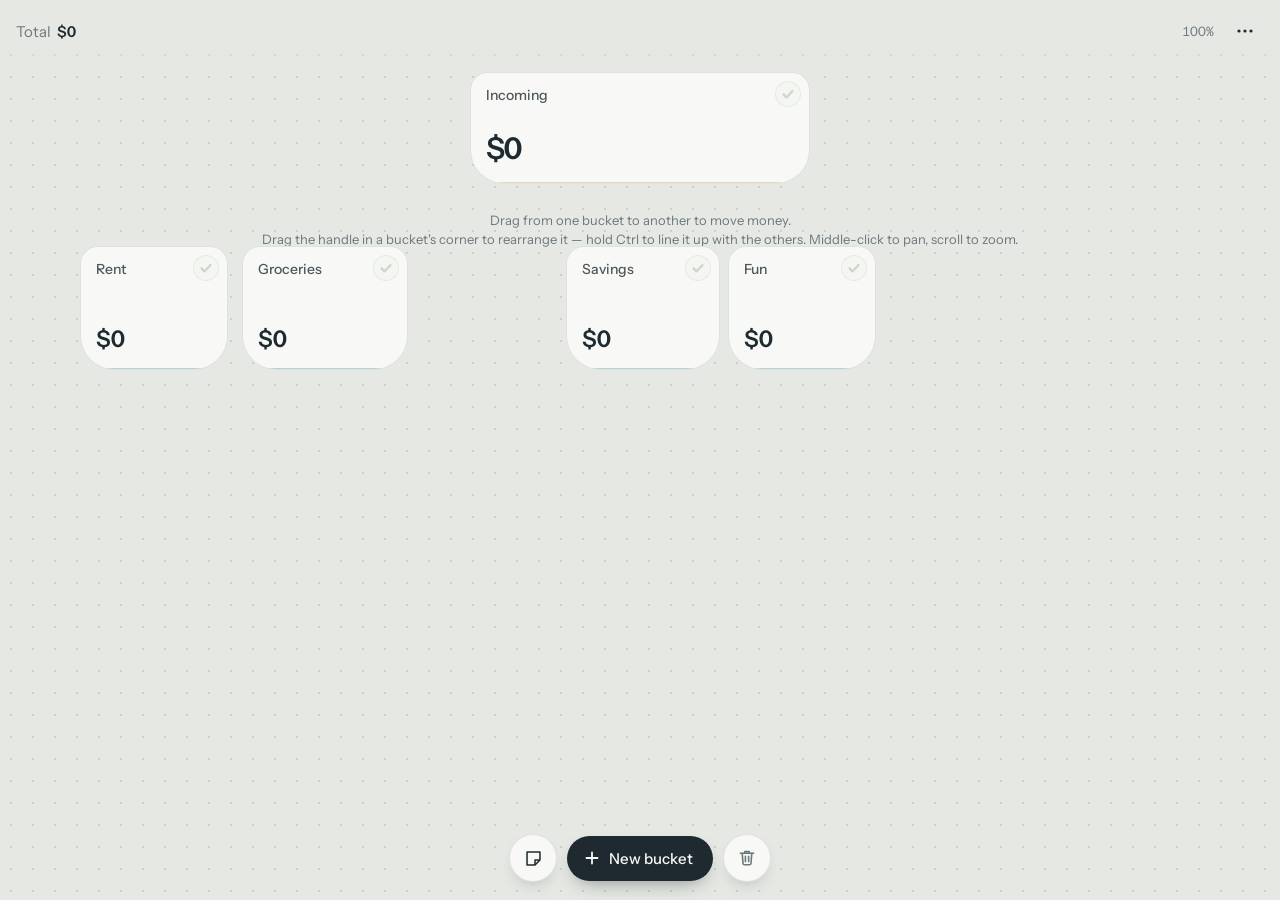
==== commit 2d0ec830: "updates to buckets webapp and resume" ====
--- a/buckets/index.html
+++ b/buckets/index.html
@@ -132,6 +132,25 @@
 
   #noodle{position:absolute;inset:0;width:100%;height:100%;pointer-events:none;z-index:5;overflow:visible}
   #noodle path{fill:none;stroke:var(--accent);stroke-width:2;stroke-linecap:round}
+
+  /* alignment guides */
+  #guides{position:absolute;inset:0;width:100%;height:100%;pointer-events:none;z-index:8;overflow:visible;display:none}
+  #guides line{stroke:var(--accent);stroke-width:1.5;vector-effect:non-scaling-stroke;opacity:.8;stroke-linecap:round}
+  #guides line.gap{stroke-dasharray:2 5;opacity:.65}
+  .bucket.snapped,.note.snapped{box-shadow:0 0 0 1.5px var(--accent), 0 16px 30px -12px rgba(30,42,47,.4)}
+
+  /* mobile align switch (desktop uses Ctrl) */
+  .snapsw{display:none;align-items:center;gap:7px;pointer-events:auto;border:0;background:transparent;cursor:pointer;
+    padding:8px 6px;border-radius:10px;font-size:13px;color:var(--muted);white-space:nowrap}
+  .snapsw .sw{width:34px;height:20px;border-radius:999px;background:var(--line);position:relative;
+    transition:background .22s var(--spring)}
+  .snapsw .knob{position:absolute;top:2px;left:2px;width:16px;height:16px;border-radius:50%;background:var(--surface);
+    box-shadow:0 1px 3px rgba(30,42,47,.3);transition:transform .26s var(--spring)}
+  .snapsw[aria-checked="true"]{color:var(--accent)}
+  .snapsw[aria-checked="true"] .sw{background:var(--accent)}
+  .snapsw[aria-checked="true"] .knob{transform:translateX(14px)}
+  .snapsw:active .sw{transform:scale(.94)}
+  @media not all and (hover:hover) and (pointer:fine){ .snapsw{display:flex} }
 
   #hint{position:absolute;left:24px;right:24px;text-align:center;font-size:13px;line-height:1.45;color:var(--muted);transition:opacity .3s}
 
@@ -258,13 +277,17 @@
 <body>
 
 <div id="canvas"><div id="inner">
-  <p id="hint">Drag from one bucket to another to move money.<br><span class="touch-hint">Hold a bucket to rearrange it. Pinch to zoom.</span><span class="mouse-hint">Drag the handle in a bucket's corner to rearrange it. Middle-click to pan, scroll to zoom.</span></p>
+  <p id="hint">Drag from one bucket to another to move money.<br><span class="touch-hint">Hold a bucket to rearrange it. Pinch to zoom.</span><span class="mouse-hint">Drag the handle in a bucket's corner to rearrange it — hold Ctrl to line it up with the others. Middle-click to pan, scroll to zoom.</span></p>
   <svg id="noodle" aria-hidden="true"><path id="npath"/><circle id="nstart" r="4" fill="var(--surface)" stroke="var(--accent)" stroke-width="2"/><circle id="nend" r="5" fill="var(--accent)"/></svg>
+  <svg id="guides" aria-hidden="true"></svg>
 </div></div>
 
 <header>
   <div class="total">Total<b id="total">$0</b></div>
   <div class="tools">
+    <button class="snapsw" id="snapsw" role="switch" aria-checked="true" aria-label="Snap buckets into alignment">
+      <span class="sw"><span class="knob"></span></span>Align
+    </button>
     <button class="zoom" id="zoom" aria-label="Reset zoom">100%</button>
     <button class="icon-btn" id="menu" aria-label="Options">
       <svg width="20" height="20" viewBox="0 0 20 20" fill="var(--ink)"><circle cx="4" cy="10" r="1.6"/><circle cx="10" cy="10" r="1.6"/><circle cx="16" cy="10" r="1.6"/></svg>
@@ -328,7 +351,7 @@
 /* ---------- state ---------- */
 function defaults(){
   const st = { buckets:[{id:'in', name:'Incoming', cents:0, incoming:true, x:(vw()-incomingW())/2, y:TOP}],
-               notes:[], hintDone:false, nextId:1, nextNoteId:1 };
+               notes:[], hintDone:false, snap:true, nextId:1, nextNoteId:1 };
   ['Rent','Groceries','Savings','Fun'].forEach(n => addBucket(n, st));
   return st;
 }
@@ -338,6 +361,7 @@
   if (!Array.isArray(st.buckets) || !st.buckets.length) return defaults();
   if (!Array.isArray(st.notes)) st.notes = [];
   if (!st.nextNoteId) st.nextNoteId = st.notes.reduce((m, n) => Math.max(m, parseInt(String(n.id).slice(1)) || 0), 0) + 1;
+  if (st.snap === undefined) st.snap = true;
   st.buckets = st.buckets.filter(b => !b.spent);
   return st;
 }
@@ -639,11 +663,13 @@
   if (!nd || e.pointerId !== nd.pid) return;
   const n = noteById(nd.id);
   if (!n) return noteUp(e);
+  readMods(e);
+  nd.last = {clientX:e.clientX, clientY:e.clientY, pointerId:e.pointerId};
   const dx = e.clientX - nd.sx, dy = e.clientY - nd.sy;
   if (!nd.moved && Math.hypot(dx, dy) < 4) return;
   nd.moved = true;
-  n.x = nd.ox + dx / view.s;
-  n.y = nd.oy + dy / view.s;
+  const p = placeDragged(nd, n.id, nd.ox + dx / view.s, nd.oy + dy / view.s, NW, n.h || NH);
+  n.x = p.x; n.y = p.y;
   nd.el.style.left = n.x + 'px'; nd.el.style.top = n.y + 'px';
   nd.trash = overTrash(e);
   armTrash(nd.trash);
@@ -651,7 +677,8 @@
 function noteUp(e){
   if (!nd || (e && e.pointerId !== nd.pid)) return;
   const {el, id, moved, trash:onCan, ox, oy} = nd;
-  el.classList.remove('lifted');
+  el.classList.remove('lifted', 'snapped');
+  clearGuides();
   armTrash(false);
   nd = null;
   if (onCan){
@@ -671,6 +698,106 @@
 // Safety net: if capture is ever lost, the drag still ends instead of sticking to the cursor.
 window.addEventListener('pointerup', e => nd && noteUp(e));
 window.addEventListener('pointercancel', e => nd && noteUp(e));
+
+/* ---------- alignment: hold Ctrl on a desktop, or the switch on touch ---------- */
+const SNAP_PX = 9;            // how close, in screen pixels, before it clicks into line
+let ctrlHeld = false;
+const readMods = e => { if (e && typeof e.ctrlKey === 'boolean') ctrlHeld = e.ctrlKey || e.metaKey; };
+const alignOn = () => ctrlHeld || (!finePointer && !!state.snap);
+const guides = $('#guides');
+
+function otherBoxes(selfId){
+  const out = [];
+  state.buckets.forEach(b => { if (b.id !== selfId){ const s = size(b); out.push({x:b.x, y:b.y, w:s.w, h:s.h}); } });
+  state.notes.forEach(n => { if (n.id !== selfId) out.push({x:n.x, y:n.y, w:NW, h:n.h || NH}); });
+  return out;
+}
+// Nearest alignment for each axis: shared edges, shared centres, or a tidy GAP beside a neighbour.
+function snapTo(selfId, x, y, w, h){
+  const tol = SNAP_PX / view.s;
+  const best = {x:null, y:null};
+  const consider = (axis, val, o, kind) => {
+    const d = Math.abs(val - (axis === 'x' ? x : y));
+    if (d > tol) return;
+    if (!best[axis] || d < best[axis].d) best[axis] = {v:val, d, o, kind};
+  };
+  otherBoxes(selfId).forEach(o => {
+    consider('x', o.x, o, 'left');
+    consider('x', o.x + o.w - w, o, 'right');
+    consider('x', o.x + (o.w - w)/2, o, 'center');
+    consider('x', o.x + o.w + GAP, o, 'after');
+    consider('x', o.x - w - GAP, o, 'before');
+    consider('y', o.y, o, 'top');
+    consider('y', o.y + o.h - h, o, 'bottom');
+    consider('y', o.y + (o.h - h)/2, o, 'middle');
+    consider('y', o.y + o.h + GAP, o, 'after');
+    consider('y', o.y - h - GAP, o, 'before');
+  });
+  return best;
+}
+function clearGuides(){ guides.style.display = 'none'; guides.textContent = ''; }
+function drawGuides(best, x, y, w, h){
+  if (!best.x && !best.y) return clearGuides();
+  let svg = '';
+  const line = (x1, y1, x2, y2, cls) =>
+    svg += `<line x1="${x1.toFixed(1)}" y1="${y1.toFixed(1)}" x2="${x2.toFixed(1)}" y2="${y2.toFixed(1)}"${cls ? ' class="gap"' : ''}/>`;
+  // A gap marker spans both cards; barely-overlapping ones would otherwise draw nothing.
+  const span = (a1, a2, b1, b2) => {
+    let lo = Math.min(a1, b1) + 6, hi = Math.max(a2, b2) - 6;
+    if (hi - lo < 26){ const c = (lo + hi) / 2; lo = c - 13; hi = c + 13; }
+    return [lo, hi];
+  };
+  if (best.x){
+    const o = best.x.o, k = best.x.kind;
+    const a = Math.min(y, o.y) - 14, b = Math.max(y + h, o.y + o.h) + 14;
+    if (k === 'left') line(x, a, x, b);
+    else if (k === 'right') line(x + w, a, x + w, b);
+    else if (k === 'center') line(x + w/2, a, x + w/2, b);
+    else {   // sitting a clean gap beside it — mark the gap itself
+      const gx = k === 'after' ? o.x + o.w + GAP/2 : o.x - GAP/2;
+      const [s1, s2] = span(y, y + h, o.y, o.y + o.h);
+      line(gx, s1, gx, s2, 1);
+    }
+  }
+  if (best.y){
+    const o = best.y.o, k = best.y.kind;
+    const a = Math.min(x, o.x) - 14, b = Math.max(x + w, o.x + o.w) + 14;
+    if (k === 'top') line(a, y, b, y);
+    else if (k === 'bottom') line(a, y + h, b, y + h);
+    else if (k === 'middle') line(a, y + h/2, b, y + h/2);
+    else {
+      const gy = k === 'after' ? o.y + o.h + GAP/2 : o.y - GAP/2;
+      const [s1, s2] = span(x, x + w, o.x, o.x + o.w);
+      line(s1, gy, s2, gy, 1);
+    }
+  }
+  guides.innerHTML = svg;
+  guides.style.display = 'block';   // not '' — the stylesheet default is display:none
+}
+// Applies snapping to a proposed position and reports it back on the drag state.
+function placeDragged(drag, id, x, y, w, h){
+  if (!alignOn()){
+    if (drag.snaps){ drag.snaps = 0; drag.el.classList.remove('snapped'); clearGuides(); }
+    return {x, y};
+  }
+  const best = snapTo(id, x, y, w, h);
+  if (best.x) x = best.x.v;
+  if (best.y) y = best.y.v;
+  drawGuides(best, x, y, w, h);
+  const n = (best.x ? 1 : 0) + (best.y ? 1 : 0);
+  if (n > (drag.snaps || 0)) navigator.vibrate && navigator.vibrate(4);
+  drag.snaps = n;
+  drag.el.classList.toggle('snapped', n > 0);
+  return {x, y};
+}
+// Re-run the live drag when Ctrl goes down or up, so it snaps (or lets go) right away.
+function reapplySnap(){
+  if (g && g.mode === 'lift' && g.last) onMove(g.last);
+  else if (nd && nd.last) noteMove(nd.last);
+}
+window.addEventListener('keydown', e => { readMods(e); if (e.key === 'Control' || e.key === 'Meta') reapplySnap(); });
+window.addEventListener('keyup',   e => { readMods(e); if (e.key === 'Control' || e.key === 'Meta') reapplySnap(); });
+window.addEventListener('blur', () => { ctrlHeld = false; });
 
 /* ---------- the trashcan: a drop target for funds and for whole buckets ---------- */
 const trash = $('#trash');
@@ -777,6 +904,8 @@
 }
 function onMove(e){
   if (!g || e.pointerId !== g.pid) return;
+  readMods(e);
+  g.last = {clientX:e.clientX, clientY:e.clientY, pointerId:e.pointerId};
   const dx = e.clientX - g.sx, dy = e.clientY - g.sy;
   if (g.mode === 'pending' && Math.hypot(dx, dy) > 7){
     clearTimeout(g.timer);
@@ -819,9 +948,9 @@
     nend.setAttribute('cx', p.x); nend.setAttribute('cy', p.y);
   }
   if (g.mode === 'lift'){
-    const b = byId(g.id);
-    b.x = g.ox + dx / view.s;
-    b.y = g.oy + dy / view.s;
+    const b = byId(g.id), s = size(b);
+    const p = placeDragged(g, b.id, g.ox + dx / view.s, g.oy + dy / view.s, s.w, s.h);
+    b.x = p.x; b.y = p.y;
     g.el.style.left = b.x + 'px'; g.el.style.top = b.y + 'px';
   }
 }
@@ -829,7 +958,8 @@
   if (!g) return;
   clearTimeout(g.timer);
   const {mode, id, target, el, trash:onCan, ox, oy} = g;
-  el.classList.remove('lifted', 'source');
+  el.classList.remove('lifted', 'source', 'snapped');
+  clearGuides();
   if (target && nodes[target]) nodes[target].classList.remove('target');
   noodle.style.display = 'none';
   armTrash(false);
@@ -1085,6 +1215,12 @@
 
 $('#add').onclick = openNew;
 $('#noteBtn').onclick = addNote;
+$('#snapsw').onclick = () => {
+  state.snap = !state.snap;
+  $('#snapsw').setAttribute('aria-checked', state.snap ? 'true' : 'false');
+  save();
+  toast(state.snap ? 'Buckets snap into line as you drag' : 'Free placement');
+};
 $('#menu').onclick = openMenu;
 
 /* ---------- toast ---------- */
@@ -1213,6 +1349,7 @@
 (async () => {
   const saved = await load();
   state = saved ? migrate(saved) : defaults();
+  $('#snapsw').setAttribute('aria-checked', state.snap ? 'true' : 'false');
   if (state.view) Object.assign(view, state.view);
   applyView();
   render();
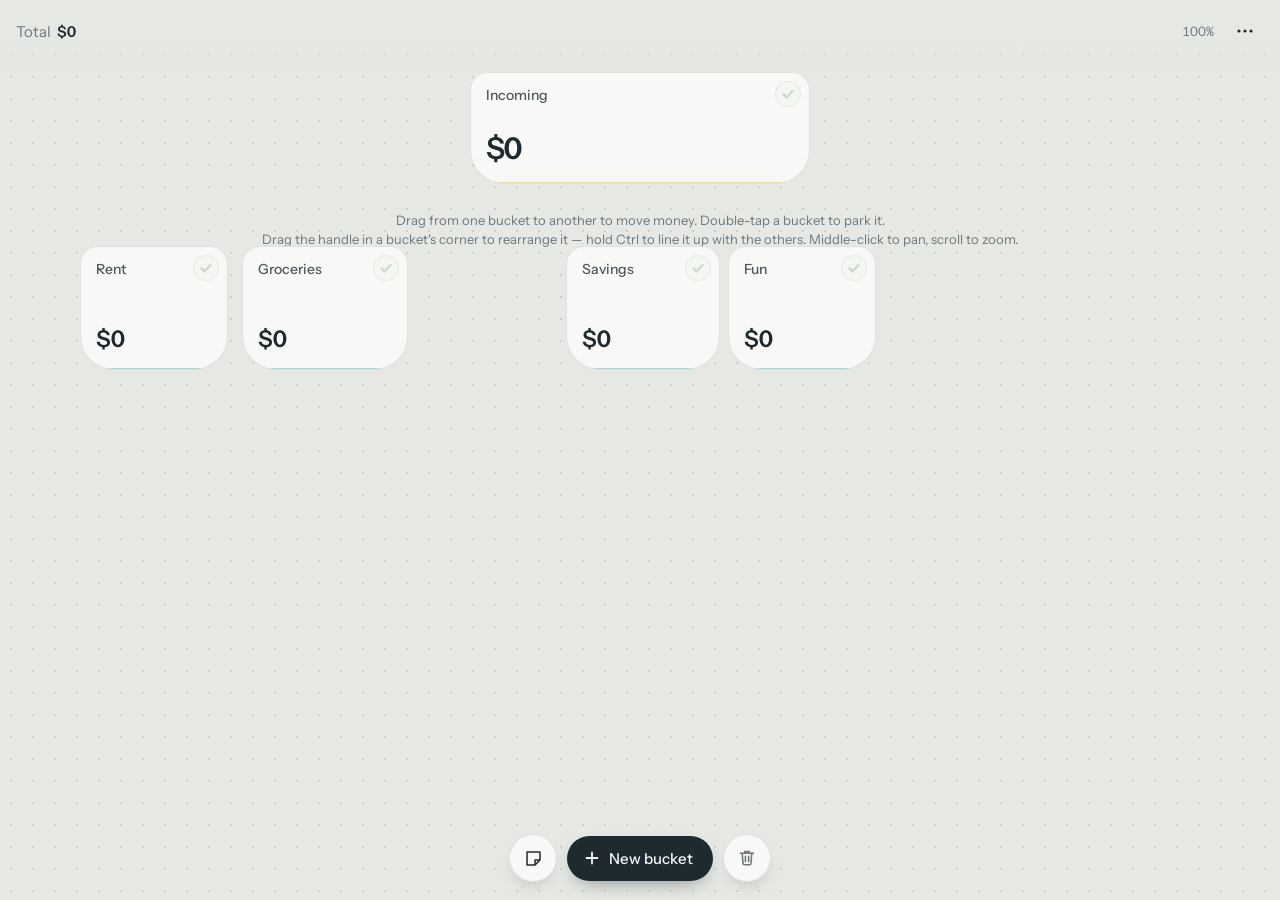
==== commit 0418b856: "upates the buckets, dicebound prototype, and 466 study aid apps" ====
--- a/buckets/index.html
+++ b/buckets/index.html
@@ -24,6 +24,9 @@
     --good:#8FB98A;
     --good-edge:#5C8659;
     --good-soft:rgba(143,185,138,.18);
+    --short:#B4793F;
+    --back:#394247;
+    --back-line:rgba(255,255,255,.10);
     --spring:cubic-bezier(.34,1.32,.5,1);
     --font:"Instrument Sans", ui-sans-serif, system-ui, -apple-system, "Segoe UI", sans-serif;
   }
@@ -45,8 +48,12 @@
   header{position:fixed;top:0;left:0;right:0;z-index:20;display:flex;align-items:center;justify-content:space-between;
     padding:calc(12px + env(safe-area-inset-top)) 16px 18px;pointer-events:none;
     background:linear-gradient(var(--canvas) 55%, rgba(229,232,227,0))}
+  .totals{display:flex;align-items:baseline;gap:12px;min-width:0}
   .total{font-size:15px;color:var(--muted);white-space:nowrap}
   .total b{color:var(--ink);font-weight:600;font-variant-numeric:tabular-nums;margin-left:6px;display:inline-block}
+  #needTot{font-size:13px;color:var(--short);font-variant-numeric:tabular-nums;white-space:nowrap;
+    opacity:0;transform:translateY(-3px);transition:opacity .3s, transform .3s var(--spring)}
+  #needTot.show{opacity:1;transform:translateY(0)}
   .icon-btn{pointer-events:auto;width:38px;height:38px;border-radius:12px;border:0;background:transparent;display:grid;place-items:center;cursor:pointer;
     transition:background .15s, transform .18s var(--spring)}
   .icon-btn:active{background:var(--line);transform:scale(.9)}
@@ -65,7 +72,35 @@
   .bucket .bottom{display:flex;align-items:baseline;justify-content:space-between;gap:6px}
   .bucket .amt{font-size:23px;font-weight:600;letter-spacing:-.02em;font-variant-numeric:tabular-nums;white-space:nowrap;transform-origin:left bottom}
   .bucket.incoming .amt{font-size:30px}
-  .bucket .share{font-size:12px;color:var(--muted);font-variant-numeric:tabular-nums}
+  .bucket .share{font-size:12px;color:var(--muted);font-variant-numeric:tabular-nums;white-space:nowrap;overflow:hidden}
+  .bucket.short .share{color:var(--short)}
+  .bucket.funded .share{color:var(--good-edge);font-weight:500}
+  .bucket.funded:not(.incoming) .fill{background:var(--good);border-top-color:var(--good-edge)}
+
+  /* face-down: parked for this pay cycle, nothing can move in or out */
+  @keyframes flipCard{
+    0%{transform:perspective(680px) rotateY(0) scale(1)}
+    50%{transform:perspective(680px) rotateY(90deg) scale(1.04)}
+    100%{transform:perspective(680px) rotateY(0) scale(1)}
+  }
+  .bucket.flipping{animation:flipCard .44s cubic-bezier(.45,.05,.55,.95);z-index:6}
+  .bucket.flipped{background:var(--back);border-color:var(--back-line);
+    background-image:repeating-linear-gradient(135deg, rgba(255,255,255,.028) 0 7px, transparent 7px 14px)}
+  .bucket.flipped .fill{display:none}
+  .bucket.flipped .name{color:#CAD3D5;opacity:.9}
+  .bucket.flipped .amt{color:#8D9A9E}
+  .bucket.flipped .share{color:#6F7C80}
+  .bucket.flipped .check{display:none}
+  .bucket.flipped .lock{display:grid}
+  .bucket.flipped:not(.lifted):hover{transform:none;box-shadow:none}
+  .bucket .lock{display:none;position:absolute;top:9px;right:9px;z-index:3;width:24px;height:24px;
+    place-items:center;color:#8D9A9E;pointer-events:none}
+  @media (hover:hover) and (pointer:fine){
+    .bucket.flipped .grip{color:#8D9A9E}
+    .bucket.flipped .grip svg{fill:#8D9A9E}
+    .bucket.flipped .grip:hover{background:rgba(255,255,255,.1)}
+    .bucket.flipped .name{padding-right:66px}
+  }
   .bucket:focus-visible{outline:2px solid var(--accent);outline-offset:3px}
   .bucket.source{box-shadow:0 0 0 1.5px var(--accent)}
   .bucket.target{transform:scale(1.04);box-shadow:0 0 0 2px var(--accent), 0 10px 24px -12px rgba(30,42,47,.4)}
@@ -240,6 +275,13 @@
   .amount-field span{font-size:30px;font-weight:500;color:var(--muted)}
   .amount-field input{flex:1;min-width:0;border:0;background:transparent;outline:none;font:600 40px var(--font);letter-spacing:-.02em;
     color:var(--ink);font-variant-numeric:tabular-nums;padding:0}
+  .amount-field.small{margin-top:12px}
+  .amount-field.small span{font-size:22px}
+  .amount-field.small input{font-size:28px}
+  .meter{height:6px;border-radius:999px;background:var(--line);margin-top:14px;overflow:hidden}
+  .meter span{display:block;height:100%;width:0;border-radius:999px;background:var(--fill-edge);
+    transition:width .45s cubic-bezier(.3,.9,.25,1), background .3s}
+  .meter.full span{background:var(--good-edge)}
   .chips{display:flex;flex-wrap:wrap;gap:8px;margin-top:14px}
   .chip{padding:8px 13px;border-radius:999px;border:1px solid var(--line);background:transparent;font-size:14px;cursor:pointer;
     transition:transform .18s var(--spring), background .15s}
@@ -277,13 +319,16 @@
 <body>
 
 <div id="canvas"><div id="inner">
-  <p id="hint">Drag from one bucket to another to move money.<br><span class="touch-hint">Hold a bucket to rearrange it. Pinch to zoom.</span><span class="mouse-hint">Drag the handle in a bucket's corner to rearrange it — hold Ctrl to line it up with the others. Middle-click to pan, scroll to zoom.</span></p>
+  <p id="hint">Drag from one bucket to another to move money. Double-tap a bucket to park it.<br><span class="touch-hint">Hold a bucket to rearrange it. Pinch to zoom.</span><span class="mouse-hint">Drag the handle in a bucket's corner to rearrange it — hold Ctrl to line it up with the others. Middle-click to pan, scroll to zoom.</span></p>
   <svg id="noodle" aria-hidden="true"><path id="npath"/><circle id="nstart" r="4" fill="var(--surface)" stroke="var(--accent)" stroke-width="2"/><circle id="nend" r="5" fill="var(--accent)"/></svg>
   <svg id="guides" aria-hidden="true"></svg>
 </div></div>
 
 <header>
-  <div class="total">Total<b id="total">$0</b></div>
+  <div class="totals">
+    <div class="total">Total<b id="total">$0</b></div>
+    <div id="needTot"></div>
+  </div>
   <div class="tools">
     <button class="snapsw" id="snapsw" role="switch" aria-checked="true" aria-label="Snap buckets into alignment">
       <span class="sw"><span class="knob"></span></span>Align
@@ -334,17 +379,31 @@
 // past that the name just ellipses rather than the bucket eating the board.
 const mctx = document.createElement('canvas').getContext('2d');
 const finePointer = window.matchMedia('(hover:hover) and (pointer:fine)').matches;
+const FONT = '"Instrument Sans", ui-sans-serif, system-ui, -apple-system, sans-serif';
+const textW = (s, weight, px) => { mctx.font = `${weight} ${px}px ${FONT}`; return mctx.measureText(s || '').width; };
 function bucketW(b){
-  mctx.font = '500 14px "Instrument Sans", ui-sans-serif, system-ui, -apple-system, sans-serif';
   const reserved = 30 + (finePointer ? 66 : 32);   // side padding + room for the check (and grip)
-  const w = mctx.measureText(b.name || '').width + reserved + 6;   // a little slack so it never clips by a pixel
-  return Math.ceil(Math.min(BW_MAX, Math.max(BW, w)));
+  const nameW = textW(b.name, 500, 14) + reserved + 6;   // slack so it never clips by a pixel
+  // The bottom row has to fit too, or a target like "$1,250 to go" gets cut off.
+  const rowW = textW(money(b.cents || 0), 600, 23) + textW(goalLabel(b) || '100%', 500, 12) + 30 + 10;
+  return Math.ceil(Math.min(BW_MAX, Math.max(BW, nameW, rowW)));
 }
 const size = b => b.incoming ? {w: incomingW(), h: IH} : {w: bucketW(b), h: BH};
 const byId = id => state.buckets.find(b => b.id === id);
 const incoming = () => state.buckets.find(b => b.incoming);
 const noteById = id => state.notes.find(n => n.id === id);
 const grandTotal = () => state.buckets.reduce((a, b) => a + b.cents, 0);
+// A bucket's target is what still has to land in it before it counts as covered.
+const shortfall = b => b.goal ? Math.max(0, b.goal - b.cents) : 0;
+const totalNeeded = () => state.buckets.reduce((a, b) => a + shortfall(b), 0);
+const isFunded = b => !!b.goal && b.cents >= b.goal;
+// Face-down buckets are parked: no money in or out until they're flipped back.
+const locked = b => !!(b && b.flipped);
+function goalLabel(b){
+  if (!b.goal) return '';
+  const left = shortfall(b);
+  return left ? money(left) + ' to go' : 'covered';
+}
 
 let state;
 
@@ -462,13 +521,31 @@
     + '<circle cx="3" cy="9.5" r="1.1"/><circle cx="9" cy="9.5" r="1.1"/></svg></span>'
     + '<span class="check" role="button" title="Mark transferred — empties this bucket" aria-label="Mark transferred">'
     + '<svg viewBox="0 0 14 14" fill="none" stroke="currentColor" stroke-width="2.2" stroke-linecap="round" stroke-linejoin="round"><path d="M2.5 7.4l3 3 6-6.4"/></svg></span>'
+    + '<span class="lock" aria-hidden="true"><svg width="14" height="14" viewBox="0 0 14 14" fill="none" stroke="currentColor" stroke-width="1.5" stroke-linecap="round" stroke-linejoin="round">'
+    + '<rect x="2.6" y="6.2" width="8.8" height="5.6" rx="1.6"/><path d="M4.8 6.2V4.6a2.2 2.2 0 0 1 4.4 0v1.6"/></svg></span>'
     + '<div class="label"><div class="name"></div><div class="bottom"><div class="amt"></div><div class="share"></div></div></div>';
   el.addEventListener('pointerdown', e => onDown(e, b.id));
   el.addEventListener('pointermove', onMove);
   el.addEventListener('pointerup', onUp);
   el.addEventListener('pointercancel', onCancel);
   el.addEventListener('contextmenu', e => e.preventDefault());
-  el.addEventListener('click', () => { if (Date.now() < suppressClick) return; openBucket(b.id); });
+  el.addEventListener('dblclick', e => e.preventDefault());
+  // One tap opens the bucket, two flips it. The single-tap action waits a beat so a
+  // quick double never flashes the sheet; a slower double closes it again on the way.
+  let tapT = null, lastTap = 0;
+  el.addEventListener('click', () => {
+    if (Date.now() < suppressClick) return;
+    const now = Date.now();
+    if (now - lastTap < 500){
+      clearTimeout(tapT); lastTap = 0;
+      if (sheet.classList.contains('open')) closeSheet();
+      toggleFlip(b.id);
+      return;
+    }
+    lastTap = now;
+    clearTimeout(tapT);
+    tapT = setTimeout(() => { lastTap = 0; openBucket(b.id); }, 250);
+  });
   const chk = el.querySelector('.check');
   chk.addEventListener('pointerdown', e => e.stopPropagation());
   chk.addEventListener('click', e => { e.stopPropagation(); markTransferred(b.id); });
@@ -484,19 +561,28 @@
 function render(){
   const total = grandTotal();
   setText($('#total'), money(total));
+  const need = totalNeeded();
+  const nt = $('#needTot');
+  nt.textContent = need ? 'Still needed ' + money(need) : '';
+  nt.classList.toggle('show', !!need);
   const W = vw(); let maxY = 0;
   state.buckets.forEach(b => {
     const el = nodes[b.id] || makeNode(b);
     const s = size(b);
     el.style.width = s.w + 'px'; el.style.height = s.h + 'px';
     el.style.left = b.x + 'px'; el.style.top = b.y + 'px';
-    const pct = total ? b.cents / total : 0;
+    // With a target the fill reads as progress toward it; without one it's share of the total.
+    const pct = b.goal ? Math.min(1, b.cents / b.goal) : (total ? b.cents / total : 0);
     el.querySelector('.fill').style.height = (pct * 100) + '%';
     el.querySelector('.name').textContent = b.name;
     setText(el.querySelector('.amt'), money(b.cents));
-    el.querySelector('.share').textContent = total ? Math.round(pct * 100) + '%' : '';
+    el.querySelector('.share').textContent = b.goal ? goalLabel(b) : (total ? Math.round(pct * 100) + '%' : '');
     el.classList.toggle('empty', !b.cents);
-    el.setAttribute('aria-label', `${b.name}, ${money(b.cents)}`);
+    el.classList.toggle('flipped', locked(b));
+    el.classList.toggle('funded', isFunded(b));
+    el.classList.toggle('short', !!shortfall(b));
+    el.setAttribute('aria-label',
+      `${b.name}, ${money(b.cents)}${b.goal ? ' of ' + money(b.goal) : ''}${locked(b) ? ', parked' : ''}`);
     maxY = Math.max(maxY, b.y + s.h);
   });
   Object.keys(nodes).forEach(id => { if (!byId(id)) { nodes[id].remove(); delete nodes[id]; } });
@@ -523,10 +609,25 @@
   setTimeout(() => f.remove(), 1100);
 }
 
+/* ---------- parking a bucket face-down ---------- */
+function toggleFlip(id){
+  const b = byId(id), el = nodes[id];
+  if (!b) return;
+  b.flipped = !b.flipped;
+  if (el){
+    el.classList.remove('flipping'); void el.offsetWidth; el.classList.add('flipping');
+    el.addEventListener('animationend', () => el.classList.remove('flipping'), {once:true});
+    setTimeout(() => render(), 180);   // swap the face at the midpoint of the turn
+  } else render();
+  navigator.vibrate && navigator.vibrate(6);
+  save();
+  toast(b.flipped ? `${b.name} parked — nothing moves in or out` : `${b.name} is back in play`);
+}
+
 /* ---------- transferred ---------- */
 function markTransferred(id){
   const b = byId(id);
-  if (!b || !b.cents) return;
+  if (!b || !b.cents || locked(b)) return;
   const amt = b.cents, name = b.name;
   b.cents = 0;
   state.hintDone = true;
@@ -815,7 +916,7 @@
 }
 function discard(id, c){
   const b = byId(id);
-  if (!b || !c || c > b.cents) return;
+  if (!b || !c || c > b.cents || locked(b)) return;
   b.cents -= c;
   state.hintDone = true;
   chompTrash();
@@ -829,6 +930,7 @@
 function openDiscard(fromId){
   const from = byId(fromId);
   if (!from) return;
+  if (locked(from)){ toast(`${from.name} is parked — flip it back first`); return; }
   if (!from.cents){ toast(`${from.name} is empty`); return; }
   openSheet(`
     <h2>Discard funds</h2>
@@ -864,7 +966,7 @@
 // Tapping the can (no drag) asks which bucket to pull from.
 trash.onclick = () => {
   if (Date.now() < suppressClick) return;
-  const funded = state.buckets.filter(b => b.cents);
+  const funded = state.buckets.filter(b => b.cents && !locked(b));
   if (!funded.length){ toast('Nothing to discard yet'); return; }
   if (funded.length === 1) return openDiscard(funded[0].id);
   openSheet(`
@@ -889,7 +991,8 @@
   if (e.target.closest('.check')) return;
   const el = nodes[id];
   el.setPointerCapture(e.pointerId);
-  g = {id, el, pid:e.pointerId, sx:e.clientX, sy:e.clientY, mode:'pending', target:null};
+  // A parked bucket can still be shuffled around the board; it just can't move money.
+  g = {id, el, pid:e.pointerId, sx:e.clientX, sy:e.clientY, mode:'pending', target:null, noLink:locked(byId(id))};
   const lift = () => {
     if (!g || g.mode !== 'pending') return;
     const b = byId(id);
@@ -909,14 +1012,20 @@
   const dx = e.clientX - g.sx, dy = e.clientY - g.sy;
   if (g.mode === 'pending' && Math.hypot(dx, dy) > 7){
     clearTimeout(g.timer);
-    g.mode = 'link';
-    g.el.classList.add('source');
-    noodle.style.display = '';
+    if (g.noLink){                 // parked: drag straight into a move, never a money noodle
+      const b = byId(g.id);
+      g.mode = 'lift'; g.ox = b.x; g.oy = b.y;
+      g.el.classList.add('lifted');
+    } else {
+      g.mode = 'link';
+      g.el.classList.add('source');
+      noodle.style.display = '';
+    }
   }
   if (g.mode !== 'pending'){
     const b = byId(g.id);
     // The can only lights up for something it can actually take.
-    g.trash = overTrash(e) && (g.mode === 'link' ? !!b.cents : !b.incoming);
+    g.trash = overTrash(e) && !locked(b) && (g.mode === 'link' ? !!b.cents : !b.incoming);
     armTrash(g.trash);
   }
   if (g.mode === 'link' && g.trash){
@@ -934,7 +1043,7 @@
   if (g.mode === 'link'){
     const under = document.elementFromPoint(e.clientX, e.clientY);
     const tEl = under && under.closest('.bucket');
-    const tId = tEl && tEl.dataset.id !== g.id ? tEl.dataset.id : null;
+    const tId = tEl && tEl.dataset.id !== g.id && !locked(byId(tEl.dataset.id)) ? tEl.dataset.id : null;
     if (tId !== g.target){
       if (g.target && nodes[g.target]) nodes[g.target].classList.remove('target');
       g.target = tId;
@@ -993,8 +1102,8 @@
 document.addEventListener('keydown', e => { if (e.key === 'Escape') closeSheet(); });
 
 function moveChips(fromId){
-  return state.buckets.filter(b => b.id !== fromId)
-    .map(b => `<button class="chip" data-to="${b.id}">${esc(b.name)}</button>`).join('');
+  return state.buckets.filter(b => b.id !== fromId && !locked(b))
+    .map(b => `<button class="chip" data-to="${b.id}">${esc(b.name)}${b.goal && shortfall(b) ? ` · needs ${money(shortfall(b))}` : ''}</button>`).join('');
 }
 function wireMoveChips(fromId){
   sheet.querySelectorAll('[data-to]').forEach(c => c.onclick = () => openTransfer(fromId, c.dataset.to));
@@ -1002,6 +1111,7 @@
 
 function openTransfer(fromId, toId){
   let from = byId(fromId), to = byId(toId);
+  if (locked(from) || locked(to)) return toast(`${locked(from) ? from.name : to.name} is parked — flip it back first`);
   openSheet(`
     <h2>Move money</h2>
     <div class="route">
@@ -1015,14 +1125,20 @@
     <label class="amount-field"><span>$</span><input id="amt" inputmode="decimal" placeholder="0" autocomplete="off" aria-label="Amount"></label>
     <div class="chips">
       <button class="chip" data-f="0.25">25%</button><button class="chip" data-f="0.5">50%</button><button class="chip" data-f="1">All</button>
+      <button class="chip" id="fill" hidden></button>
     </div>
     <p class="err" id="err"></p>
     <button class="btn primary" id="go" disabled>Move</button>`);
-  const amt = $('#amt'), go = $('#go'), err = $('#err');
+  const amt = $('#amt'), go = $('#go'), err = $('#err'), fill = $('#fill');
   function refresh(){
     $('#tFrom').textContent = from.name; $('#tTo').textContent = to.name;
     $('#avail').textContent = from.cents ? `${from.name} has ${money(from.cents)}` : `${from.name} is empty`;
     sheet.querySelectorAll('[data-f]').forEach(c => c.disabled = !from.cents);
+    // "Cover it" drops in exactly what the destination is short, capped by what's on hand.
+    const want = Math.min(shortfall(to), from.cents);
+    fill.hidden = !want;
+    fill.textContent = want ? `Cover ${money(want)}` : '';
+    fill.onclick = () => { amt.value = (want / 100).toFixed(want % 100 ? 2 : 0); refresh(); };
     const c = parseCents(amt.value);
     const over = c > from.cents;
     err.textContent = over ? `${from.name} only has ${money(from.cents)}` : '';
@@ -1060,28 +1176,51 @@
 
 function openBucket(id){
   const b = byId(id);
+  if (locked(b)) return;              // parked: double-tap is the only way in
   if (b.incoming) return openIncoming();
   openSheet(`
     <input class="name-input" id="nm" aria-label="Bucket name" maxlength="28">
-    <p class="sub">Balance ${money(b.cents)}</p>
+    <p class="sub" id="bal"></p>
+    <p class="section">Needs each cycle</p>
+    <label class="amount-field small"><span>$</span><input id="goal" inputmode="decimal" placeholder="0" autocomplete="off" aria-label="Target amount"></label>
+    <div class="meter" id="meter"><span></span></div>
+    <p class="note-line" id="goalNote"></p>
     <p class="section">Move to</p>
     <div class="chips">${moveChips(id)}</div>
     <div class="row" style="margin-top:22px">
       <button class="btn good" id="mark"${b.cents ? '' : ' disabled'}>Mark transferred</button>
+      <button class="btn ghost" id="park">Park it</button>
     </div>
     <div class="row" style="margin-top:10px">
       <button class="btn danger" id="del">Delete</button>
       <button class="btn primary" id="done">Done</button>
     </div>
     <p class="note-line">${b.cents ? 'Marking transferred empties this bucket without crediting anywhere. Deleting sends its balance back to Incoming.' : ''}</p>`);
-  const nm = $('#nm');
+  const nm = $('#nm'), goal = $('#goal');
   nm.value = b.name;
+  goal.value = b.goal ? (b.goal / 100).toFixed(b.goal % 100 ? 2 : 0) : '';
+  function refresh(){
+    $('#bal').textContent = b.goal
+      ? `${money(b.cents)} of ${money(b.goal)}${shortfall(b) ? ` — ${money(shortfall(b))} short` : ' — covered'}`
+      : `Balance ${money(b.cents)}`;
+    const pct = b.goal ? Math.min(1, b.cents / b.goal) * 100 : 0;
+    $('#meter').style.display = b.goal ? '' : 'none';
+    $('#meter').firstElementChild.style.width = pct + '%';
+    $('#meter').classList.toggle('full', isFunded(b));
+    $('#goalNote').textContent = b.goal
+      ? (shortfall(b) ? `Still ${money(shortfall(b))} to put in before this one is covered.` : 'Fully covered for this cycle.')
+      : 'Set what this bucket needs, and the board tracks the shortfall for you.';
+  }
   nm.addEventListener('input', () => { b.name = nm.value.trim() || 'Untitled'; render(); save(); });
   nm.addEventListener('keydown', e => { if (e.key === 'Enter') closeSheet(); });
+  goal.addEventListener('input', () => { b.goal = parseCents(goal.value) || 0; refresh(); render(); save(); });
+  goal.addEventListener('keydown', e => { if (e.key === 'Enter') closeSheet(); });
   wireMoveChips(id);
   $('#mark').onclick = () => { closeSheet(); markTransferred(id); };
+  $('#park').onclick = () => { closeSheet(); toggleFlip(id); };
   $('#done').onclick = closeSheet;
   $('#del').onclick = () => { closeSheet(); deleteBucket(id); };
+  refresh();
 }
 
 // Tips a card into the trashcan from wherever it currently sits.
@@ -1099,7 +1238,7 @@
 }
 function deleteBucket(id, opts = {}){
   const b = byId(id);
-  if (!b || b.incoming) return;
+  if (!b || b.incoming || locked(b)) return;
   const idx = state.buckets.indexOf(b);
   // opts.restore is where it sat before the drag, so undo puts it back there, not on the can.
   const snapshot = {...b, ...(opts.restore || {})};
@@ -1138,7 +1277,7 @@
   const b = incoming();
   openSheet(`
     <h2>Incoming</h2>
-    <p class="sub">Balance ${money(b.cents)}</p>
+    <p class="sub">Balance ${money(b.cents)}${totalNeeded() ? ` — ${money(totalNeeded())} still needed across your buckets` : ''}</p>
     <label class="amount-field"><span>$</span><input id="amt" inputmode="decimal" placeholder="0" autocomplete="off" aria-label="Amount"></label>
     <p class="err" id="err"></p>
     <div class="row">
@@ -1174,16 +1313,19 @@
   openSheet(`
     <h2>New bucket</h2>
     <input class="name-input" id="nm" placeholder="Name it, like Car or Travel" maxlength="28" style="margin-top:16px;font-weight:500">
+    <p class="section">Needs each cycle — optional</p>
+    <label class="amount-field small"><span>$</span><input id="goal" inputmode="decimal" placeholder="0" autocomplete="off" aria-label="Target amount"></label>
     <p class="err"></p>
     <button class="btn primary" id="create" disabled>Create bucket</button>`);
-  const nm = $('#nm'), create = $('#create');
+  const nm = $('#nm'), create = $('#create'), goal = $('#goal');
   nm.addEventListener('input', () => create.disabled = !nm.value.trim());
   nm.addEventListener('keydown', e => { if (e.key === 'Enter' && !create.disabled) create.click(); });
+  goal.addEventListener('keydown', e => { if (e.key === 'Enter' && !create.disabled) create.click(); });
   create.onclick = () => {
     // Drop it right where you're looking, so the camera never has to chase it.
-    const name = nm.value.trim();
-    const p = spotNearCenter(bucketW({name}), BH);
-    const b = {id:'b' + (state.nextId++), name, cents:0, x:p.x, y:p.y};
+    const name = nm.value.trim(), want = parseCents(goal.value) || 0;
+    const p = spotNearCenter(bucketW({name, cents:0, goal:want}), BH);
+    const b = {id:'b' + (state.nextId++), name, cents:0, goal:want, x:p.x, y:p.y};
     state.buckets.push(b);
     born.add(b.id);
     render(); save(); closeSheet();
@@ -1195,15 +1337,22 @@
   let armed = false;
   openSheet(`
     <h2>Budget</h2>
-    <p class="sub">Everything saves as you go.</p>
+    <p class="sub">${totalNeeded() ? `${money(totalNeeded())} still needed across your buckets.` : 'Everything saves as you go.'}</p>
     <div style="margin-top:20px;display:grid;gap:10px">
       <button class="btn ghost" id="empty">Send all balances to Incoming</button>
+      ${state.buckets.some(locked) ? '<button class="btn ghost" id="unpark">Flip every parked bucket back</button>' : ''}
       <button class="btn danger" id="reset">Start over</button>
     </div>`);
   $('#empty').onclick = () => {
     const inc = incoming();
-    state.buckets.forEach(b => { if (!b.incoming){ inc.cents += b.cents; b.cents = 0; } });
+    // Parked buckets sit this one out — that's the point of parking them.
+    state.buckets.forEach(b => { if (!b.incoming && !locked(b)){ inc.cents += b.cents; b.cents = 0; } });
     render(); save(); closeSheet();
+  };
+  if ($('#unpark')) $('#unpark').onclick = () => {
+    state.buckets.forEach(b => { if (b.flipped){ b.flipped = false; const el = nodes[b.id]; if (el){ el.classList.add('flipping'); el.addEventListener('animationend', () => el.classList.remove('flipping'), {once:true}); } } });
+    setTimeout(render, 180);
+    save(); closeSheet();
   };
   $('#reset').onclick = e => {
     if (!armed){ armed = true; e.target.textContent = 'Tap again to erase everything'; return; }
